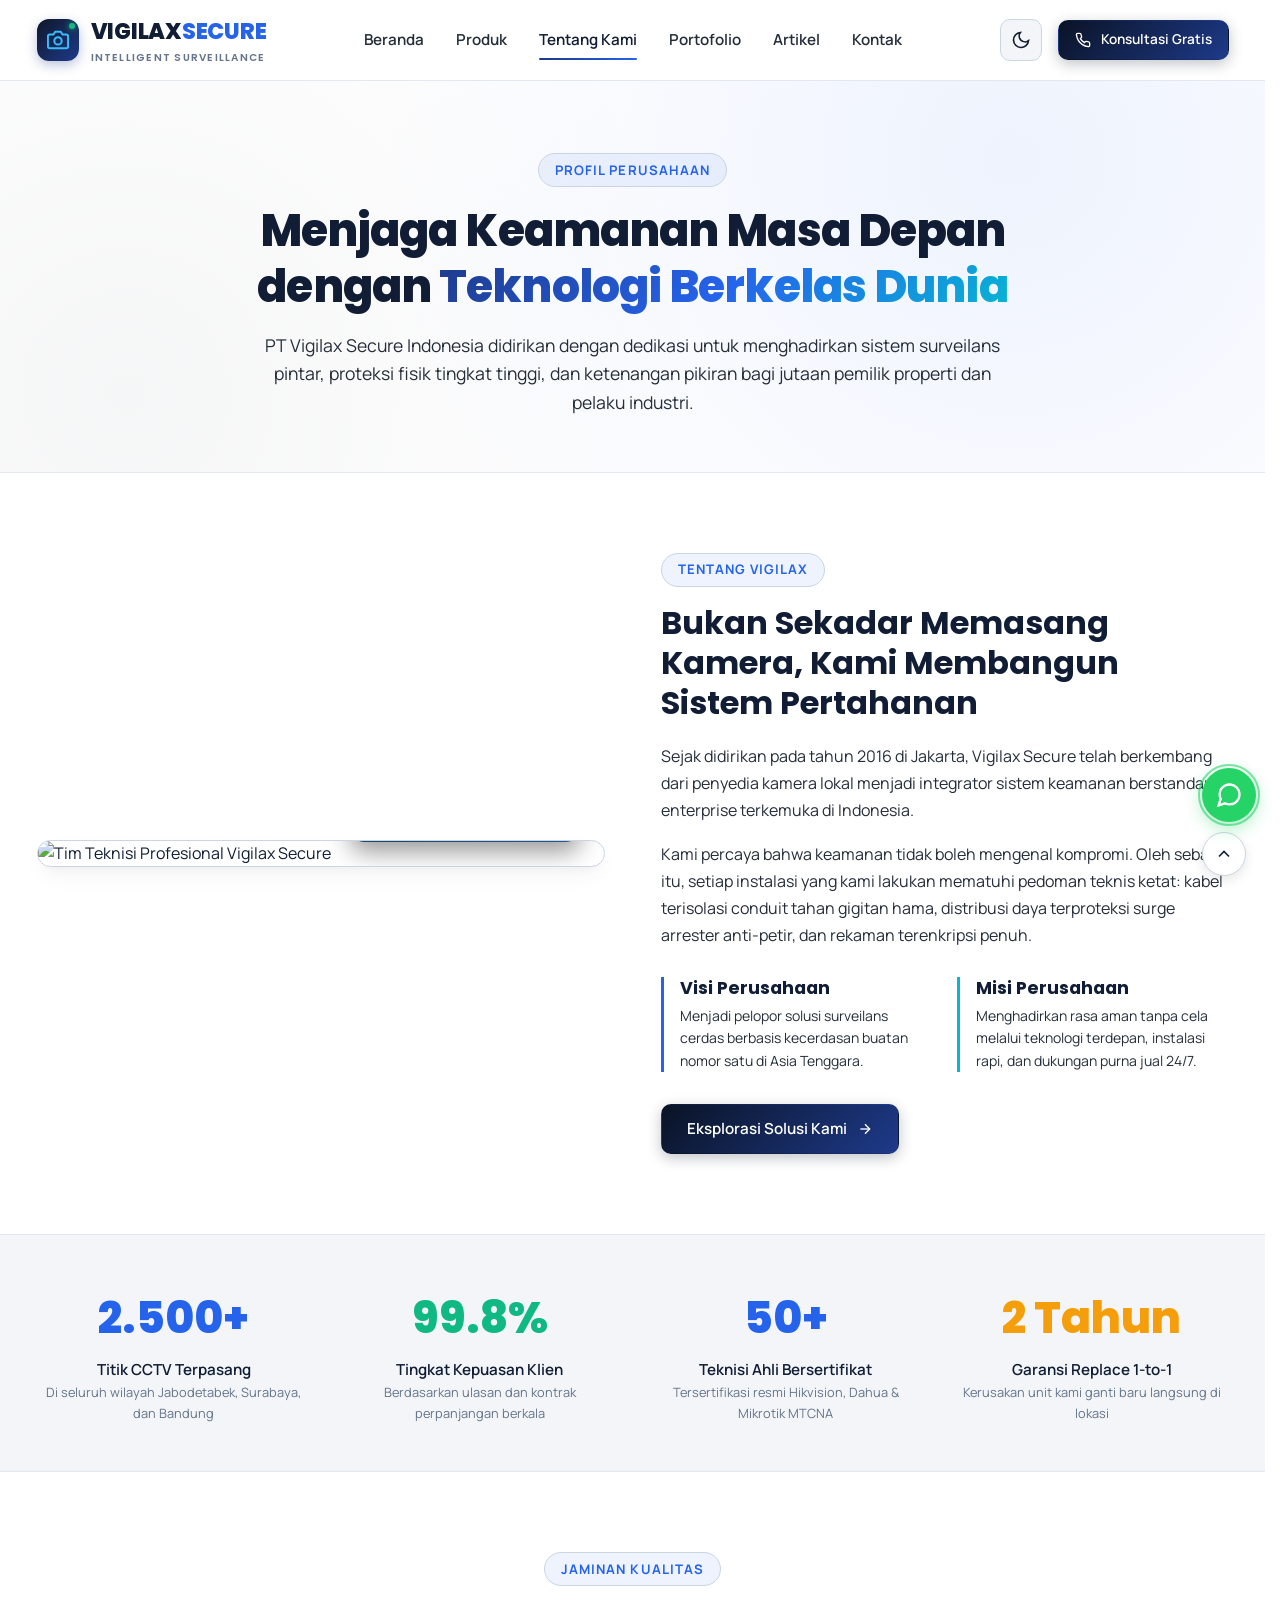
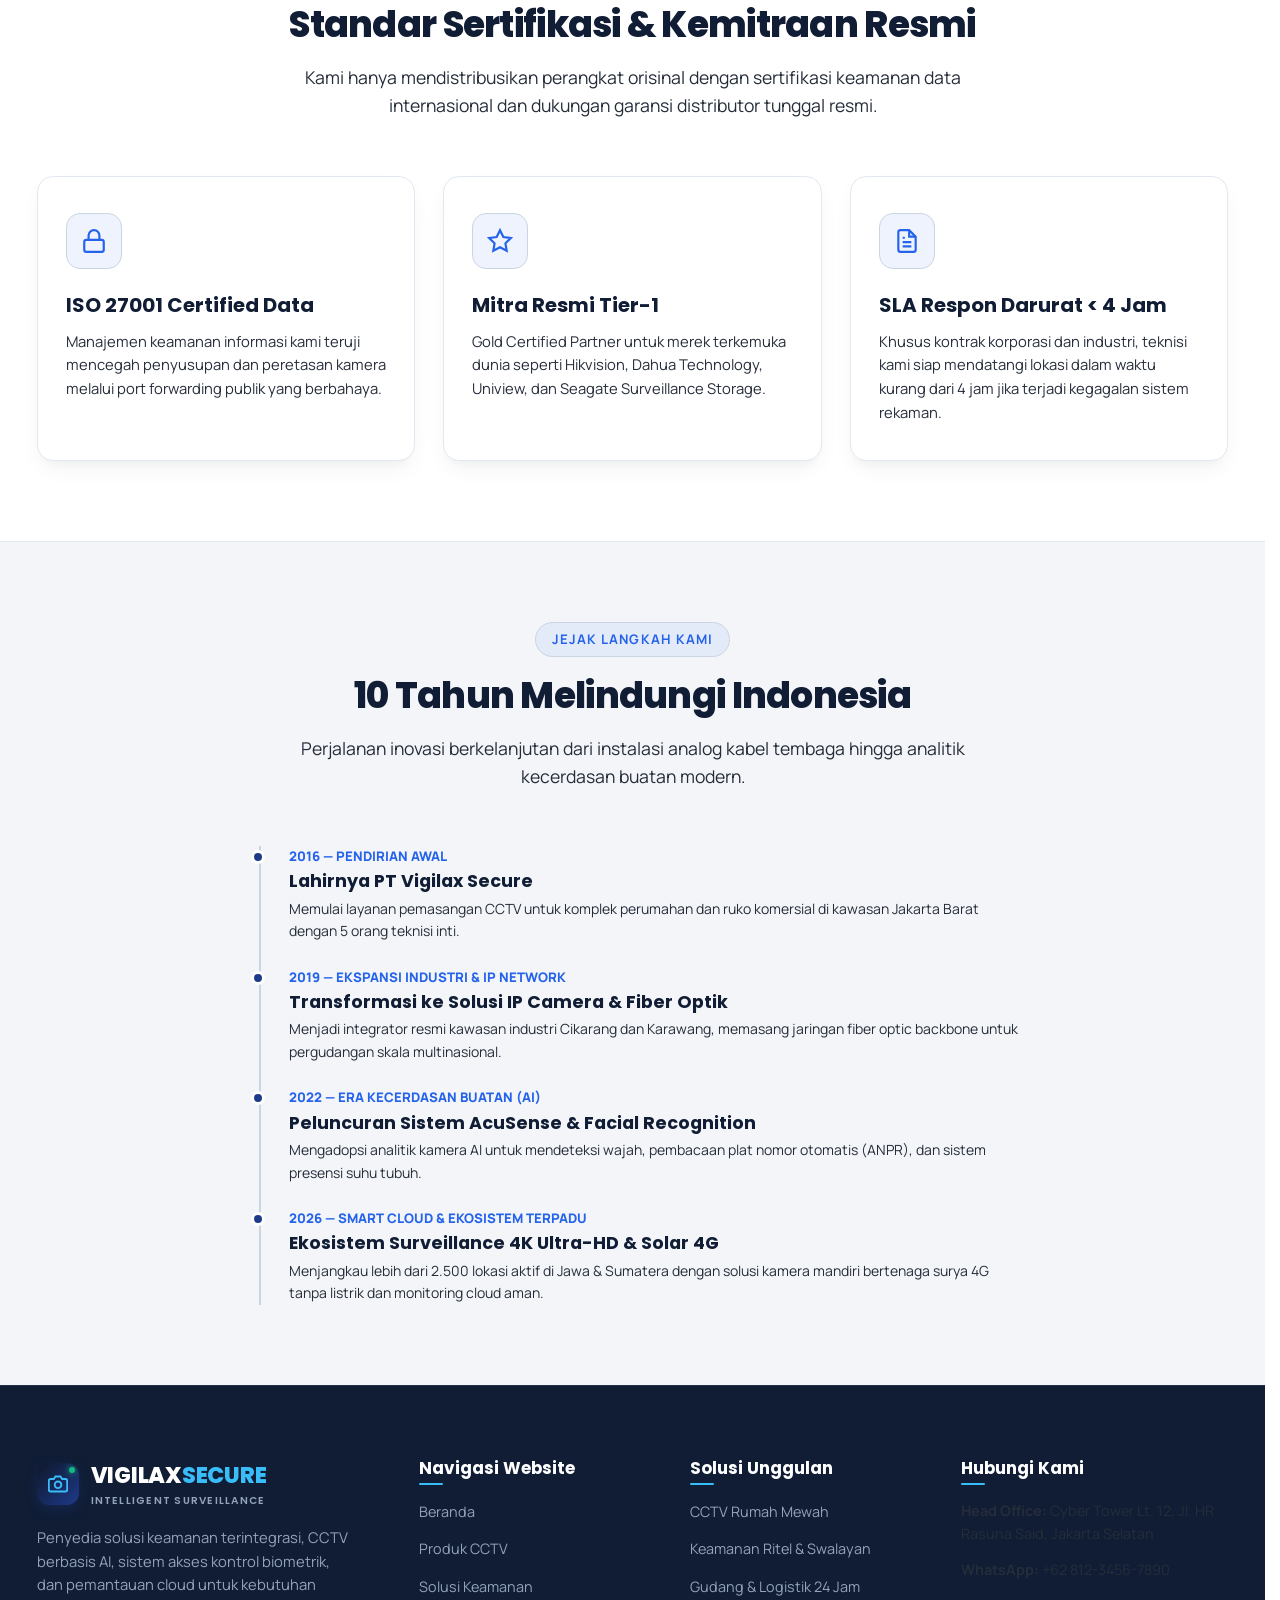
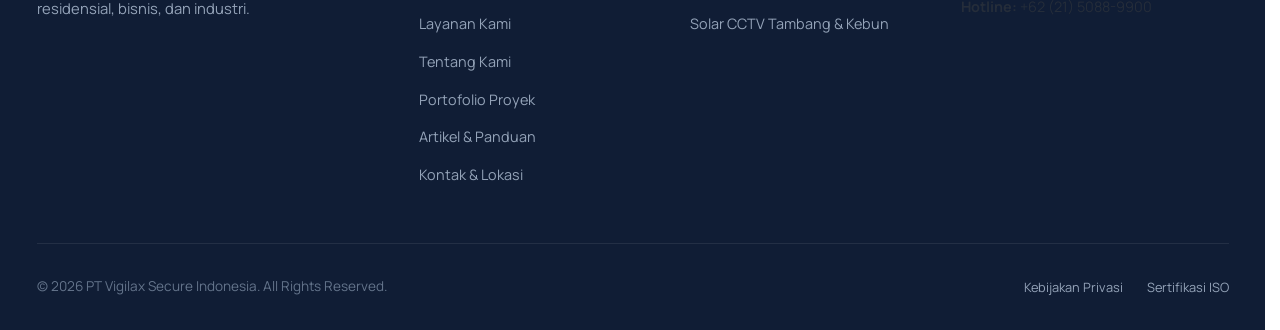
==== about.html @ 1fb5f5e1 "Initial commit Website CCTV" ====
<!DOCTYPE html>
<html lang="id">
<head>
  <meta charset="UTF-8">
  <meta name="viewport" content="width=device-width, initial-scale=1.0">
  <title>Tentang Kami | Vigilax Secure - Pengawasan & Keamanan Cerdas</title>
  <meta name="description" content="Profil PT Vigilax Secure Indonesia, spesialis instalasi CCTV berteknologi AI, solusi surveillance korporat, dan sertifikasi resmi keamanan data.">
  
  <link rel="canonical" href="https://www.vigilaxsecure.co.id/about.html">
  <link rel="stylesheet" href="css/style.css">
  <link rel="icon" type="image/svg+xml" href="data:image/svg+xml,<svg xmlns='http://www.w3.org/2000/svg' viewBox='0 0 24 24' fill='%231e3a8a'><path d='M12 2a10 10 0 1 0 10 10A10 10 0 0 0 12 2zm1 14.93V17a1 1 0 0 1-2 0v-.07A7.003 7.003 0 0 1 5.07 11H5a1 1 0 0 1 0-2h.07A7.003 7.003 0 0 1 11 3.07V3a1 1 0 0 1 2 0v.07A7.003 7.003 0 0 1 18.93 9H19a1 1 0 0 1 0 2h-.07A7.003 7.003 0 0 1 13 16.93z'/></svg>">
</head>
<body>

  <!-- ================= HEADER / NAVBAR ================= -->
  <header class="site-header">
    <div class="container header-container">
      <a href="index.html" class="brand-logo" aria-label="Beranda Vigilax Secure">
        <div class="brand-icon-box">
          <svg width="22" height="22" viewBox="0 0 24 24" fill="none" stroke="currentColor" stroke-width="2.2">
            <path d="M23 19a2 2 0 0 1-2 2H3a2 2 0 0 1-2-2V8a2 2 0 0 1 2-2h4l2-3h6l2 3h4a2 2 0 0 1 2 2z"></path>
            <circle cx="12" cy="13" r="4"></circle>
          </svg>
        </div>
        <div>
          <span class="brand-text-name">VIGILAX<span style="color: var(--blue-accent);">SECURE</span></span>
          <span class="brand-text-sub">INTELLIGENT SURVEILLANCE</span>
        </div>
      </a>

      <nav class="nav-menu">
        <a href="index.html" class="nav-link">Beranda</a>
        <a href="products.html" class="nav-link">Produk</a>
        <a href="about.html" class="nav-link active">Tentang Kami</a>
        <a href="portfolio.html" class="nav-link">Portofolio</a>
        <a href="articles.html" class="nav-link">Artikel</a>
        <a href="contact.html" class="nav-link">Kontak</a>
      </nav>

      <div class="header-actions">
        <button class="theme-toggle-btn" aria-label="Ganti Tema Terang/Gelap" title="Ganti Tema">
          <svg class="icon-sun" width="20" height="20" viewBox="0 0 24 24" fill="none" stroke="currentColor" stroke-width="2">
            <circle cx="12" cy="12" r="5"></circle>
            <line x1="12" y1="1" x2="12" y2="3"></line>
            <line x1="12" y1="21" x2="12" y2="23"></line>
            <line x1="4.22" y1="4.22" x2="5.64" y2="5.64"></line>
            <line x1="18.36" y1="18.36" x2="19.78" y2="19.78"></line>
            <line x1="1" y1="12" x2="3" y2="12"></line>
            <line x1="21" y1="12" x2="23" y2="12"></line>
            <line x1="4.22" y1="19.78" x2="5.64" y2="18.36"></line>
            <line x1="18.36" y1="5.64" x2="19.78" y2="4.22"></line>
          </svg>
          <svg class="icon-moon" width="20" height="20" viewBox="0 0 24 24" fill="none" stroke="currentColor" stroke-width="2">
            <path d="M21 12.79A9 9 0 1 1 11.21 3 7 7 0 0 0 21 12.79z"></path>
          </svg>
        </button>

        <a href="contact.html" class="btn btn-primary btn-sm">
          <svg width="16" height="16" viewBox="0 0 24 24" fill="none" stroke="currentColor" stroke-width="2">
            <path d="M22 16.92v3a2 2 0 0 1-2.18 2 19.79 19.79 0 0 1-8.63-3.07 19.5 19.5 0 0 1-6-6 19.79 19.79 0 0 1-3.07-8.67A2 2 0 0 1 4.11 2h3a2 2 0 0 1 2 1.72 12.84 12.84 0 0 0 .7 2.81 2 2 0 0 1-.45 2.11L8.09 9.91a16 16 0 0 0 6 6l1.27-1.27a2 2 0 0 1 2.11-.45 12.84 12.84 0 0 0 2.81.7A2 2 0 0 1 22 16.92z"></path>
          </svg>
          Konsultasi Gratis
        </a>

        <button class="mobile-nav-toggle" aria-label="Buka Menu Navigasi">
          <svg width="22" height="22" viewBox="0 0 24 24" fill="none" stroke="currentColor" stroke-width="2">
            <line x1="3" y1="12" x2="21" y2="12"></line>
            <line x1="3" y1="6" x2="21" y2="6"></line>
            <line x1="3" y1="18" x2="21" y2="18"></line>
          </svg>
        </button>
      </div>
    </div>
  </header>

  <!-- ================= PAGE BANNER ================= -->
  <section class="section page-banner" style="background: var(--hero-gradient);">
    <div class="container text-center page-banner-inner-sm">
      <span class="section-tag">Profil Perusahaan</span>
      <h1 class="section-title page-banner-title">
        Menjaga Keamanan Masa Depan dengan <span class="text-gradient">Teknologi Berkelas Dunia</span>
      </h1>
      <p class="section-desc">
        PT Vigilax Secure Indonesia didirikan dengan dedikasi untuk menghadirkan sistem surveilans pintar, proteksi fisik tingkat tinggi, dan ketenangan pikiran bagi jutaan pemilik properti dan pelaku industri.
      </p>
    </div>
  </section>

  <!-- ================= STORY & STATS ================= -->
  <section class="section">
    <div class="container">
      <div class="story-grid">
        <div class="story-img-card">
          <img src="https://images.unsplash.com/photo-1581092160607-ee22621dd758?auto=format&fit=crop&w=1000&q=80" alt="Tim Teknisi Profesional Vigilax Secure" class="story-img-cover" />
          <div class="story-exp-badge">
            <div class="story-exp-num">10+</div>
            <div class="story-exp-label">Tahun Dedikasi Keamanan</div>
          </div>
        </div>

        <div>
          <span class="section-tag">Tentang Vigilax</span>
          <h2 class="story-heading-sm">Bukan Sekadar Memasang Kamera, Kami Membangun Sistem Pertahanan</h2>
          <p class="story-text">
            Sejak didirikan pada tahun 2016 di Jakarta, Vigilax Secure telah berkembang dari penyedia kamera lokal menjadi integrator sistem keamanan berstandar enterprise terkemuka di Indonesia.
          </p>
          <p class="story-text-last">
            Kami percaya bahwa keamanan tidak boleh mengenal kompromi. Oleh sebab itu, setiap instalasi yang kami lakukan mematuhi pedoman teknis ketat: kabel terisolasi conduit tahan gigitan hama, distribusi daya terproteksi surge arrester anti-petir, dan rekaman terenkripsi penuh.
          </p>

          <div class="vision-mission-grid">
            <div class="vision-mission-item vision-mission-item-blue">
              <h3 class="vision-mission-title">Visi Perusahaan</h3>
              <p class="vision-mission-desc">Menjadi pelopor solusi surveilans cerdas berbasis kecerdasan buatan nomor satu di Asia Tenggara.</p>
            </div>
            <div class="vision-mission-item vision-mission-item-cyan">
              <h3 class="vision-mission-title">Misi Perusahaan</h3>
              <p class="vision-mission-desc">Menghadirkan rasa aman tanpa cela melalui teknologi terdepan, instalasi rapi, dan dukungan purna jual 24/7.</p>
            </div>
          </div>

          <a href="solutions.html" class="btn btn-primary">
            Eksplorasi Solusi Kami
            <svg width="16" height="16" viewBox="0 0 24 24" fill="none" stroke="currentColor" stroke-width="2">
              <line x1="5" y1="12" x2="19" y2="12"></line>
              <polyline points="12 5 19 12 12 19"></polyline>
            </svg>
          </a>
        </div>
      </div>
    </div>
  </section>

  <!-- ================= METRICS COUNTERS ================= -->
  <section class="section-sm metrics-section">
    <div class="container">
      <div class="metrics-grid">
        <div>
          <div class="metric-number metric-number-blue">2.500+</div>
          <div class="metric-label">Titik CCTV Terpasang</div>
          <p class="metric-desc">Di seluruh wilayah Jabodetabek, Surabaya, dan Bandung</p>
        </div>

        <div>
          <div class="metric-number metric-number-green">99.8%</div>
          <div class="metric-label">Tingkat Kepuasan Klien</div>
          <p class="metric-desc">Berdasarkan ulasan dan kontrak perpanjangan berkala</p>
        </div>

        <div>
          <div class="metric-number metric-number-blue">50+</div>
          <div class="metric-label">Teknisi Ahli Bersertifikat</div>
          <p class="metric-desc">Tersertifikasi resmi Hikvision, Dahua & Mikrotik MTCNA</p>
        </div>

        <div>
          <div class="metric-number metric-number-amber">2 Tahun</div>
          <div class="metric-label">Garansi Replace 1-to-1</div>
          <p class="metric-desc">Kerusakan unit kami ganti baru langsung di lokasi</p>
        </div>
      </div>
    </div>
  </section>

  <!-- ================= CERTIFICATIONS & QUALITY STANDARDS ================= -->
  <section class="section">
    <div class="container">
      <div class="section-title-wrap">
        <span class="section-tag">Jaminan Kualitas</span>
        <h2 class="section-title">Standar Sertifikasi & Kemitraan Resmi</h2>
        <p class="section-desc">
          Kami hanya mendistribusikan perangkat orisinal dengan sertifikasi keamanan data internasional dan dukungan garansi distributor tunggal resmi.
        </p>
      </div>

      <div class="features-grid">
        <div class="feature-card">
          <div class="feature-icon-wrapper">
            <svg width="26" height="26" viewBox="0 0 24 24" fill="none" stroke="currentColor" stroke-width="2">
              <rect x="3" y="11" width="18" height="11" rx="2" ry="2"></rect>
              <path d="M7 11V7a5 5 0 0 1 10 0v4"></path>
            </svg>
          </div>
          <h3 class="feature-title">ISO 27001 Certified Data</h3>
          <p class="feature-desc">
            Manajemen keamanan informasi kami teruji mencegah penyusupan dan peretasan kamera melalui port forwarding publik yang berbahaya.
          </p>
        </div>

        <div class="feature-card">
          <div class="feature-icon-wrapper">
            <svg width="26" height="26" viewBox="0 0 24 24" fill="none" stroke="currentColor" stroke-width="2">
              <polygon points="12 2 15.09 8.26 22 9.27 17 14.14 18.18 21.02 12 17.77 5.82 21.02 7 14.14 2 9.27 8.91 8.26 12 2"></polygon>
            </svg>
          </div>
          <h3 class="feature-title">Mitra Resmi Tier-1</h3>
          <p class="feature-desc">
            Gold Certified Partner untuk merek terkemuka dunia seperti Hikvision, Dahua Technology, Uniview, dan Seagate Surveillance Storage.
          </p>
        </div>

        <div class="feature-card">
          <div class="feature-icon-wrapper">
            <svg width="26" height="26" viewBox="0 0 24 24" fill="none" stroke="currentColor" stroke-width="2">
              <path d="M14 2H6a2 2 0 0 0-2 2v16a2 2 0 0 0 2 2h12a2 2 0 0 0 2-2V8z"></path>
              <polyline points="14 2 14 8 20 8"></polyline>
              <line x1="16" y1="13" x2="8" y2="13"></line>
              <line x1="16" y1="17" x2="8" y2="17"></line>
              <polyline points="10 9 9 9 8 9"></polyline>
            </svg>
          </div>
          <h3 class="feature-title">SLA Respon Darurat < 4 Jam</h3>
          <p class="feature-desc">
            Khusus kontrak korporasi dan industri, teknisi kami siap mendatangi lokasi dalam waktu kurang dari 4 jam jika terjadi kegagalan sistem rekaman.
          </p>
        </div>
      </div>
    </div>
  </section>

  <!-- ================= TIMELINE JOURNEY ================= -->
  <section class="section section-alt-bg">
    <div class="container container-narrow">
      <div class="section-title-wrap">
        <span class="section-tag">Jejak Langkah Kami</span>
        <h2 class="section-title">10 Tahun Melindungi Indonesia</h2>
        <p class="section-desc">Perjalanan inovasi berkelanjutan dari instalasi analog kabel tembaga hingga analitik kecerdasan buatan modern.</p>
      </div>

      <div class="timeline">
        <div class="timeline-item">
          <div class="timeline-dot"></div>
          <div class="timeline-year">2016 — Pendirian Awal</div>
          <h3 class="timeline-title">Lahirnya PT Vigilax Secure</h3>
          <p class="timeline-desc">Memulai layanan pemasangan CCTV untuk komplek perumahan dan ruko komersial di kawasan Jakarta Barat dengan 5 orang teknisi inti.</p>
        </div>

        <div class="timeline-item">
          <div class="timeline-dot"></div>
          <div class="timeline-year">2019 — Ekspansi Industri & IP Network</div>
          <h3 class="timeline-title">Transformasi ke Solusi IP Camera & Fiber Optik</h3>
          <p class="timeline-desc">Menjadi integrator resmi kawasan industri Cikarang dan Karawang, memasang jaringan fiber optic backbone untuk pergudangan skala multinasional.</p>
        </div>

        <div class="timeline-item">
          <div class="timeline-dot"></div>
          <div class="timeline-year">2022 — Era Kecerdasan Buatan (AI)</div>
          <h3 class="timeline-title">Peluncuran Sistem AcuSense & Facial Recognition</h3>
          <p class="timeline-desc">Mengadopsi analitik kamera AI untuk mendeteksi wajah, pembacaan plat nomor otomatis (ANPR), dan sistem presensi suhu tubuh.</p>
        </div>

        <div class="timeline-item">
          <div class="timeline-dot"></div>
          <div class="timeline-year">2026 — Smart Cloud & Ekosistem Terpadu</div>
          <h3 class="timeline-title">Ekosistem Surveillance 4K Ultra-HD & Solar 4G</h3>
          <p class="timeline-desc">Menjangkau lebih dari 2.500 lokasi aktif di Jawa & Sumatera dengan solusi kamera mandiri bertenaga surya 4G tanpa listrik dan monitoring cloud aman.</p>
        </div>
      </div>
    </div>
  </section>

  <!-- ================= FOOTER ================= -->
  <footer class="site-footer">
    <div class="container">
      <div class="footer-grid">
        <div>
          <a href="index.html" class="brand-logo footer-brand-link">
            <div class="brand-icon-box">
              <svg width="20" height="20" viewBox="0 0 24 24" fill="none" stroke="currentColor" stroke-width="2.2">
                <path d="M23 19a2 2 0 0 1-2 2H3a2 2 0 0 1-2-2V8a2 2 0 0 1 2-2h4l2-3h6l2 3h4a2 2 0 0 1 2 2z"></path>
                <circle cx="12" cy="13" r="4"></circle>
              </svg>
            </div>
            <div>
              <span class="brand-text-name footer-brand-name-white">VIGILAX<span class="footer-brand-accent">SECURE</span></span>
              <span class="brand-text-sub footer-brand-sub-muted">INTELLIGENT SURVEILLANCE</span>
            </div>
          </a>
          <p class="footer-col-desc">
            Penyedia solusi keamanan terintegrasi, CCTV berbasis AI, sistem akses kontrol biometrik, dan pemantauan cloud untuk kebutuhan residensial, bisnis, dan industri.
          </p>
        </div>

        <div>
          <h4 class="footer-col-title">Navigasi Website</h4>
          <ul class="footer-links">
            <li><a href="index.html" class="footer-link">Beranda</a></li>
            <li><a href="products.html" class="footer-link">Produk CCTV</a></li>
            <li><a href="solutions.html" class="footer-link">Solusi Keamanan</a></li>
            <li><a href="services.html" class="footer-link">Layanan Kami</a></li>
            <li><a href="about.html" class="footer-link">Tentang Kami</a></li>
            <li><a href="portfolio.html" class="footer-link">Portofolio Proyek</a></li>
            <li><a href="articles.html" class="footer-link">Artikel & Panduan</a></li>
            <li><a href="contact.html" class="footer-link">Kontak & Lokasi</a></li>
          </ul>
        </div>

        <div>
          <h4 class="footer-col-title">Solusi Unggulan</h4>
          <ul class="footer-links">
            <li><a href="solutions.html" class="footer-link">CCTV Rumah Mewah</a></li>
            <li><a href="solutions.html" class="footer-link">Keamanan Ritel & Swalayan</a></li>
            <li><a href="solutions.html" class="footer-link">Gudang & Logistik 24 Jam</a></li>
            <li><a href="solutions.html" class="footer-link">Solar CCTV Tambang & Kebun</a></li>
          </ul>
        </div>

        <div>
          <h4 class="footer-col-title">Hubungi Kami</h4>
          <div class="footer-contact-list">
            <p><strong>Head Office:</strong> Cyber Tower Lt. 12, Jl. HR Rasuna Said, Jakarta Selatan</p>
            <p><strong>WhatsApp:</strong> +62 812-3456-7890</p>
            <p><strong>Hotline:</strong> +62 (21) 5088-9900</p>
          </div>
        </div>
      </div>

      <div class="footer-bottom">
        <div>&copy; 2026 PT Vigilax Secure Indonesia. All Rights Reserved.</div>
        <div class="footer-bottom-links">
          <a href="#" class="footer-link footer-bottom-link">Kebijakan Privasi</a>
          <a href="#" class="footer-link footer-bottom-link">Sertifikasi ISO</a>
        </div>
      </div>
    </div>
  </footer>

  <!-- Floating WhatsApp -->
  <div class="floating-actions">
    <a href="https://wa.me/6281234567890?text=Halo%20Vigilax%20Secure,%20saya%20ingin%20tanya%20profil%20dan%20layanan" target="_blank" rel="noopener noreferrer" class="float-wa-btn" aria-label="Chat WhatsApp Langsung">
      <svg width="28" height="28" viewBox="0 0 24 24" fill="none" stroke="currentColor" stroke-width="2">
        <path d="M21 11.5a8.38 8.38 0 0 1-.9 3.8 8.5 8.5 0 0 1-7.6 4.7 8.38 8.38 0 0 1-3.8-.9L3 21l1.9-5.7a8.38 8.38 0 0 1-.9-3.8 8.5 8.5 0 0 1 4.7-7.6 8.38 8.38 0 0 1 3.8-.9h.5a8.48 8.48 0 0 1 8 8v.5z"/>
      </svg>
    </a>
    <button class="back-to-top-btn" aria-label="Kembali ke Atas">
      <svg width="20" height="20" viewBox="0 0 24 24" fill="none" stroke="currentColor" stroke-width="2">
        <polyline points="18 15 12 9 6 15"></polyline>
      </svg>
    </button>
  </div>

  <script src="js/main.js"></script>
</body>
</html>
---- css/style.css ----
/* ==========================================================================
   VIGILAX SECURE - CCTV & SURVEILLANCE SOLUTIONS
   Modern, Elegant Navy Blue & White Design System
   Fonts: Poppins (Headings) & Manrope (Body)
   ========================================================================== */

@import url('https://fonts.googleapis.com/css2?family=Manrope:wght@300;400;500;600;700;800&family=Poppins:wght@400;500;600;700;800;900&display=swap');

/* --- CSS Variables & Theme Tokens --- */
:root {
  /* Common Palette - Reference PDF */
  --pdf-navy: #101D35;
  --pdf-blue: #2563EB;
  --pdf-white: #FFFFFF;
  --pdf-gray-light: #F3F5F8;
  --pdf-gray-dark: #252D3A;

  --navy-950: #0B132B;
  --navy-900: #101D35;
  --navy-850: #162544;
  --navy-800: #1E335C;
  --navy-700: #253F70;
  --blue-primary: #101D35;
  --blue-accent: #2563EB;
  --blue-vibrant: #3B82F6;
  --cyan-accent: #06B6D4;
  --cyan-glow: #38BDF8;
  --white: #FFFFFF;
  --success: #10B981;
  --danger: #EF4444;
  --warning: #F59E0B;

  /* Typography */
  --font-heading: 'Poppins', -apple-system, BlinkMacSystemFont, 'Segoe UI', Roboto, sans-serif;
  --font-body: 'Manrope', -apple-system, BlinkMacSystemFont, 'Segoe UI', Roboto, sans-serif;

  /* Transitions */
  --transition-fast: 0.15s ease;
  --transition-normal: 0.25s cubic-bezier(0.4, 0, 0.2, 1);
  --transition-slow: 0.4s cubic-bezier(0.4, 0, 0.2, 1);
}

/* Light Mode (Default) - PDF Spec: Navy #101D35, Blue #2563EB, White #FFFFFF, Gray #F3F5F8 */
body[data-theme="light"], :root:not([data-theme="dark"]) {
  --bg-body: #FFFFFF;
  --bg-surface: #FFFFFF;
  --bg-surface-alt: #F3F5F8;
  --bg-card: #FFFFFF;
  --bg-card-hover: #F8FAFC;
  --bg-header: rgba(255, 255, 255, 0.94);
  --bg-footer: #101D35;

  --text-primary: #101D35;
  --text-secondary: #252D3A;
  --text-muted: #64748B;
  --text-light: #FFFFFF;

  --border-subtle: #E2E8F0;
  --border-medium: #CBD5E1;
  --border-focus: #2563EB;

  --card-shadow: 0 10px 25px -5px rgba(16, 29, 53, 0.06), 0 8px 10px -6px rgba(16, 29, 53, 0.04);
  --card-shadow-hover: 0 20px 35px -5px rgba(16, 29, 53, 0.12), 0 10px 15px -5px rgba(37, 99, 235, 0.1);
  --glow-shadow: 0 0 25px rgba(37, 99, 235, 0.18);

  --badge-bg: rgba(37, 99, 235, 0.08);
  --badge-text: #2563EB;
  --hero-gradient: radial-gradient(circle at 80% 20%, rgba(37, 99, 235, 0.08) 0%, transparent 60%),
                       radial-gradient(circle at 10% 80%, rgba(16, 29, 53, 0.04) 0%, transparent 50%),
                       #FFFFFF;
  --cam-frame-bg: #101D35;
}

/* Dark Mode - Deep Obsidian Navy & Tech Cyan / White */
body[data-theme="dark"] {
  --bg-body: #0B132B;
  --bg-surface: #101D35;
  --bg-surface-alt: #162544;
  --bg-card: #101D35;
  --bg-card-hover: #162544;
  --bg-header: rgba(16, 29, 53, 0.92);
  --bg-footer: #070D1D;

  --text-primary: #F8FAFC;
  --text-secondary: #94A3B8;
  --text-muted: #64748B;
  --text-light: #FFFFFF;

  --border-subtle: rgba(255, 255, 255, 0.08);
  --border-medium: rgba(255, 255, 255, 0.15);
  --border-focus: #38BDF8;

  --card-shadow: 0 10px 30px -5px rgba(0, 0, 0, 0.5);
  --card-shadow-hover: 0 20px 40px -5px rgba(0, 0, 0, 0.7), 0 0 20px rgba(56, 189, 248, 0.15);
  --glow-shadow: 0 0 35px rgba(56, 189, 248, 0.25);

  --badge-bg: rgba(56, 189, 248, 0.12);
  --badge-text: #38BDF8;
  --hero-gradient: radial-gradient(circle at 80% 20%, rgba(30, 51, 92, 0.35) 0%, transparent 60%),
                       radial-gradient(circle at 20% 80%, rgba(37, 99, 235, 0.15) 0%, transparent 50%),
                       #0B132B;
  --cam-frame-bg: #070D1D;
}

/* --- Base & Reset --- */
*, *::before, *::after {
  box-sizing: border-box;
  margin: 0;
  padding: 0;
}

html {
  scroll-behavior: smooth;
  font-size: 16px;
  /* Mencegah navbar "bergeser" saat pindah halaman: selalu menyediakan ruang
     scrollbar vertikal walau konten halaman pendek dan belum butuh scroll */
  scrollbar-gutter: stable;
  overflow-y: scroll;
}

body {
  font-family: var(--font-body);
  background-color: var(--bg-body);
  color: var(--text-primary);
  line-height: 1.6;
  transition: background-color var(--transition-normal), color var(--transition-normal);
  overflow-x: hidden;
  -webkit-font-smoothing: antialiased;
}

h1, h2, h3, h4, h5, h6 {
  font-family: var(--font-heading);
  color: var(--text-primary);
  font-weight: 700;
  line-height: 1.25;
}

p {
  color: var(--text-secondary);
}

a {
  text-decoration: none;
  color: inherit;
  transition: color var(--transition-fast);
}

img {
  max-width: 100%;
  height: auto;
  display: block;
}

button, input, select, textarea {
  font-family: inherit;
}

ul {
  list-style: none;
}

/* --- Container & Layout --- */
.container {
  width: 100%;
  max-width: 1240px;
  margin-left: auto;
  margin-right: auto;
  padding-left: 1.5rem;
  padding-right: 1.5rem;
}

.section {
  padding: 5rem 0;
}

.section-sm {
  padding: 3rem 0;
}

.section-title-wrap {
  text-align: center;
  max-width: 720px;
  margin: 0 auto 3.5rem auto;
}

.section-tag {
  display: inline-flex;
  align-items: center;
  gap: 0.5rem;
  padding: 0.35rem 1rem;
  background: var(--badge-bg);
  color: var(--badge-text);
  font-size: 0.825rem;
  font-weight: 700;
  letter-spacing: 0.08em;
  text-transform: uppercase;
  border-radius: 9999px;
  margin-bottom: 1rem;
  border: 1px solid var(--border-medium);
}

.section-title {
  font-size: 2.25rem;
  font-weight: 800;
  letter-spacing: -0.02em;
  margin-bottom: 1rem;
}

.section-desc {
  font-size: 1.1rem;
  color: var(--text-secondary);
}

/* Highlight accent text */
.text-gradient {
  background: linear-gradient(135deg, #1e3a8a 0%, #2563eb 50%, #06b6d4 100%);
  -webkit-background-clip: text;
  -webkit-text-fill-color: transparent;
}

body[data-theme="dark"] .text-gradient {
  background: linear-gradient(135deg, #38bdf8 0%, #60a5fa 50%, #93c5fd 100%);
  -webkit-background-clip: text;
  -webkit-text-fill-color: transparent;
}

/* --- Navbar / Header --- */
.site-header {
  position: sticky;
  top: 0;
  z-index: 1000;
  background-color: var(--bg-header);
  backdrop-filter: blur(14px);
  -webkit-backdrop-filter: blur(14px);
  border-bottom: 1px solid var(--border-subtle);
  transition: all var(--transition-normal);
}

.header-container {
  display: flex;
  align-items: center;
  justify-content: space-between;
  height: 80px;
}

/* Brand Logo */
.brand-logo {
  display: flex;
  align-items: center;
  gap: 0.75rem;
  font-family: var(--font-heading);
  font-weight: 800;
  font-size: 1.4rem;
  letter-spacing: -0.01em;
}

.brand-icon-box {
  width: 42px;
  height: 42px;
  border-radius: 12px;
  background: linear-gradient(135deg, #0f172a 0%, #1e3a8a 100%);
  display: flex;
  align-items: center;
  justify-content: center;
  color: #38bdf8;
  box-shadow: 0 4px 12px rgba(30, 58, 138, 0.3);
  position: relative;
  overflow: hidden;
}

body[data-theme="dark"] .brand-icon-box {
  background: linear-gradient(135deg, #1e3a8a 0%, #2563eb 100%);
  color: #ffffff;
  box-shadow: 0 0 15px rgba(56, 189, 248, 0.4);
}

.brand-icon-box::after {
  content: '';
  position: absolute;
  top: 4px;
  right: 4px;
  width: 6px;
  height: 6px;
  background-color: var(--success);
  border-radius: 50%;
  box-shadow: 0 0 6px var(--success);
  animation: pulse-dot 2s infinite;
}

.brand-text-name {
  color: var(--text-primary);
}

.brand-text-sub {
  display: block;
  font-size: 0.65rem;
  font-weight: 600;
  color: var(--text-muted);
  letter-spacing: 0.12em;
  text-transform: uppercase;
}

/* Nav Menu Links */
.nav-menu {
  display: flex;
  align-items: center;
  gap: 2rem;
}

.nav-link {
  font-weight: 600;
  font-size: 0.95rem;
  color: var(--text-secondary);
  position: relative;
  padding: 0.5rem 0;
  transition: color var(--transition-fast);
}

.nav-link:hover {
  color: var(--blue-accent);
}

.nav-link.active {
  color: var(--text-primary);
}

.nav-link.active::after {
  content: '';
  position: absolute;
  bottom: 0;
  left: 0;
  width: 100%;
  height: 2.5px;
  background: linear-gradient(90deg, #1e3a8a, #2563eb);
  border-radius: 4px;
}

body[data-theme="dark"] .nav-link.active::after {
  background: linear-gradient(90deg, #38bdf8, #60a5fa);
  box-shadow: 0 0 8px rgba(56, 189, 248, 0.5);
}

/* Header Action Controls */
.header-actions {
  display: flex;
  align-items: center;
  gap: 1rem;
}

/* Theme Toggle Button */
.theme-toggle-btn {
  background: var(--bg-surface-alt);
  border: 1px solid var(--border-medium);
  width: 42px;
  height: 42px;
  border-radius: 10px;
  display: flex;
  align-items: center;
  justify-content: center;
  cursor: pointer;
  color: var(--text-primary);
  transition: all var(--transition-fast);
  position: relative;
}

.theme-toggle-btn:hover {
  border-color: var(--blue-accent);
  transform: translateY(-1px);
}

.theme-toggle-btn .icon-sun {
  display: none;
}
.theme-toggle-btn .icon-moon {
  display: block;
}

body[data-theme="dark"] .theme-toggle-btn .icon-sun {
  display: block;
  color: #fbbf24;
}
body[data-theme="dark"] .theme-toggle-btn .icon-moon {
  display: none;
}

/* Hamburger toggle for mobile */
.mobile-nav-toggle {
  display: none;
  background: var(--bg-surface-alt);
  border: 1px solid var(--border-medium);
  width: 42px;
  height: 42px;
  border-radius: 10px;
  align-items: center;
  justify-content: center;
  cursor: pointer;
  color: var(--text-primary);
}

/* --- Buttons --- */
.btn {
  display: inline-flex;
  align-items: center;
  justify-content: center;
  gap: 0.6rem;
  font-family: var(--font-body);
  font-weight: 600;
  font-size: 0.95rem;
  padding: 0.75rem 1.6rem;
  border-radius: 10px;
  cursor: pointer;
  transition: all var(--transition-normal);
  border: 1px solid transparent;
  white-space: nowrap;
}

.btn-primary {
  background: linear-gradient(135deg, #0a1325 0%, #1e3a8a 100%);
  color: #ffffff;
  box-shadow: 0 4px 14px rgba(10, 19, 37, 0.25);
}

.btn-primary:hover {
  background: linear-gradient(135deg, #0d1a33 0%, #2563eb 100%);
  box-shadow: 0 6px 20px rgba(37, 99, 235, 0.35);
  transform: translateY(-2px);
  color: #ffffff;
}

body[data-theme="dark"] .btn-primary {
  background: linear-gradient(135deg, #1e3a8a 0%, #2563eb 100%);
  box-shadow: 0 4px 15px rgba(37, 99, 235, 0.35);
}

body[data-theme="dark"] .btn-primary:hover {
  background: linear-gradient(135deg, #2563eb 0%, #38bdf8 100%);
  box-shadow: 0 0 25px rgba(56, 189, 248, 0.5);
}

.btn-secondary {
  background-color: var(--bg-surface);
  color: var(--text-primary);
  border-color: var(--border-medium);
  box-shadow: 0 2px 6px rgba(0,0,0,0.04);
}

.btn-secondary:hover {
  background-color: var(--bg-surface-alt);
  border-color: var(--text-secondary);
  transform: translateY(-2px);
}

.btn-outline-navy {
  background: transparent;
  color: #1e3a8a;
  border-color: #1e3a8a;
}

.btn-outline-navy:hover {
  background-color: #1e3a8a;
  color: #ffffff;
}

body[data-theme="dark"] .btn-outline-navy {
  color: #38bdf8;
  border-color: #38bdf8;
}

body[data-theme="dark"] .btn-outline-navy:hover {
  background-color: #38bdf8;
  color: #060b14;
}

.btn-sm {
  padding: 0.5rem 1rem;
  font-size: 0.85rem;
}

.btn-lg {
  padding: 0.95rem 2rem;
  font-size: 1.05rem;
}

/* --- Hero Section --- */
.hero-section {
  position: relative;
  background: var(--hero-gradient);
  padding: 5.5rem 0 6rem 0;
  overflow: hidden;
  border-bottom: 1px solid var(--border-subtle);
}

.hero-grid {
  display: grid;
  grid-template-columns: 1.15fr 0.85fr;
  gap: 3.5rem;
  align-items: center;
}

.hero-content {
  position: relative;
  z-index: 2;
}

.hero-badge {
  display: inline-flex;
  align-items: center;
  gap: 0.6rem;
  padding: 0.4rem 1rem;
  background: var(--badge-bg);
  border: 1px solid var(--border-medium);
  border-radius: 9999px;
  font-size: 0.85rem;
  font-weight: 600;
  color: var(--badge-text);
  margin-bottom: 1.5rem;
}

.pulse-indicator {
  width: 8px;
  height: 8px;
  border-radius: 50%;
  background-color: var(--success);
  box-shadow: 0 0 8px var(--success);
  animation: pulse-dot 1.5s infinite;
}

.hero-title {
  font-size: 3.25rem;
  line-height: 1.15;
  margin-bottom: 1.5rem;
  font-weight: 800;
  letter-spacing: -0.025em;
}

.hero-desc {
  font-size: 1.15rem;
  line-height: 1.7;
  color: var(--text-secondary);
  margin-bottom: 2.25rem;
  max-width: 560px;
}

.hero-cta-group {
  display: flex;
  flex-wrap: wrap;
  align-items: center;
  gap: 1rem;
  margin-bottom: 2.5rem;
}

.hero-trust-row {
  display: flex;
  align-items: center;
  gap: 2rem;
  padding-top: 1.5rem;
  border-top: 1px solid var(--border-subtle);
}

.trust-item {
  display: flex;
  align-items: center;
  gap: 0.6rem;
  font-size: 0.875rem;
  font-weight: 600;
  color: var(--text-secondary);
}

.trust-item i, .trust-item svg {
  color: var(--blue-accent);
}

body[data-theme="dark"] .trust-item i,
body[data-theme="dark"] .trust-item svg {
  color: var(--cyan-glow);
}

/* --- Interactive CCTV Live Viewfinder Monitor --- */
.cctv-monitor-wrapper {
  position: relative;
  background-color: var(--cam-frame-bg);
  border: 2px solid #1e3a8a;
  border-radius: 18px;
  overflow: hidden;
  box-shadow: 0 25px 50px -12px rgba(10, 19, 37, 0.35), 0 0 30px rgba(37, 99, 235, 0.2);
}

body[data-theme="dark"] .cctv-monitor-wrapper {
  border-color: #2563eb;
  box-shadow: 0 25px 60px -10px rgba(0, 0, 0, 0.8), 0 0 35px rgba(56, 189, 248, 0.25);
}

.cctv-screen {
  position: relative;
  aspect-ratio: 16 / 10;
  background: #000000;
  overflow: hidden;
}

.cctv-feed-img {
  width: 100%;
  height: 100%;
  object-fit: cover;
  filter: contrast(1.05) saturate(1.1);
  transition: filter 0.3s ease;
}

.cctv-feed-img.night-mode {
  filter: grayscale(100%) contrast(1.4) brightness(0.9);
}

/* Viewfinder HUD Overlays */
.cctv-hud-top {
  position: absolute;
  top: 14px;
  left: 16px;
  right: 16px;
  display: flex;
  justify-content: space-between;
  align-items: center;
  z-index: 10;
  font-family: 'Courier New', Courier, monospace;
  font-size: 0.8rem;
  font-weight: 700;
  color: #ffffff;
  text-shadow: 0 1px 3px rgba(0,0,0,0.8);
}

.cctv-rec-badge {
  display: inline-flex;
  align-items: center;
  gap: 6px;
  background: rgba(0, 0, 0, 0.6);
  backdrop-filter: blur(4px);
  padding: 3px 8px;
  border-radius: 4px;
  border: 1px solid rgba(239, 68, 68, 0.4);
  color: #ef4444;
}

.rec-blink {
  width: 9px;
  height: 9px;
  background-color: #ef4444;
  border-radius: 50%;
  animation: pulse-dot 1s infinite;
}

.cctv-cam-select-pill {
  background: rgba(10, 25, 47, 0.75);
  backdrop-filter: blur(4px);
  padding: 3px 10px;
  border-radius: 4px;
  border: 1px solid rgba(56, 189, 248, 0.3);
  color: #38bdf8;
  font-weight: 700;
  letter-spacing: 0.05em;
}

.cctv-hud-center {
  position: absolute;
  top: 50%;
  left: 50%;
  transform: translate(-50%, -50%);
  width: 65%;
  height: 60%;
  pointer-events: none;
  z-index: 8;
}

/* Corner Viewfinder brackets */
.bracket-tl, .bracket-tr, .bracket-bl, .bracket-br {
  position: absolute;
  width: 20px;
  height: 20px;
  border-color: rgba(56, 189, 248, 0.7);
  pointer-events: none;
}
.bracket-tl { top: 0; left: 0; border-top: 2px solid; border-left: 2px solid; }
.bracket-tr { top: 0; right: 0; border-top: 2px solid; border-right: 2px solid; }
.bracket-bl { bottom: 0; left: 0; border-bottom: 2px solid; border-left: 2px solid; }
.bracket-br { bottom: 0; right: 0; border-bottom: 2px solid; border-right: 2px solid; }

/* AI Motion Tracking Target Box */
.ai-target-box {
  position: absolute;
  top: 32%;
  left: 36%;
  width: 120px;
  height: 130px;
  border: 1.5px solid #10b981;
  background: rgba(16, 185, 129, 0.08);
  border-radius: 4px;
  animation: scan-float 6s ease-in-out infinite;
  display: flex;
  flex-direction: column;
  justify-content: flex-start;
  padding: 4px;
}

.ai-tag-label {
  align-self: flex-start;
  background: #10b981;
  color: #060b14;
  font-size: 0.65rem;
  font-weight: 800;
  padding: 1px 4px;
  border-radius: 2px;
  text-transform: uppercase;
  letter-spacing: 0.05em;
  font-family: monospace;
}

.cctv-hud-bottom {
  position: absolute;
  bottom: 12px;
  left: 16px;
  right: 16px;
  display: flex;
  justify-content: space-between;
  align-items: center;
  z-index: 10;
  font-family: monospace;
  font-size: 0.75rem;
  color: #e2e8f0;
  text-shadow: 0 1px 3px rgba(0,0,0,0.8);
}

.cctv-live-clock {
  background: rgba(0,0,0,0.6);
  padding: 3px 8px;
  border-radius: 4px;
  border: 1px solid rgba(255,255,255,0.1);
}

/* Control Bar underneath camera monitor */
.cctv-control-bar {
  padding: 0.85rem 1.25rem;
  background: #091222;
  border-top: 1px solid rgba(255, 255, 255, 0.08);
  display: flex;
  align-items: center;
  justify-content: space-between;
  gap: 0.75rem;
}

.cam-selector-tabs {
  display: flex;
  gap: 0.5rem;
}

.cam-btn {
  background: rgba(255, 255, 255, 0.06);
  border: 1px solid rgba(255, 255, 255, 0.12);
  color: #94a3b8;
  font-size: 0.75rem;
  font-weight: 600;
  padding: 0.35rem 0.75rem;
  border-radius: 6px;
  cursor: pointer;
  transition: all var(--transition-fast);
}

.cam-btn:hover {
  color: #ffffff;
  background: rgba(255, 255, 255, 0.12);
}

.cam-btn.active {
  background: #1e3a8a;
  color: #ffffff;
  border-color: #38bdf8;
  box-shadow: 0 0 10px rgba(56, 189, 248, 0.3);
}

.cam-tool-btn {
  background: rgba(255, 255, 255, 0.06);
  border: 1px solid rgba(255, 255, 255, 0.12);
  color: #cbd5e1;
  font-size: 0.75rem;
  font-weight: 600;
  padding: 0.35rem 0.75rem;
  border-radius: 6px;
  cursor: pointer;
  display: inline-flex;
  align-items: center;
  gap: 0.4rem;
  transition: all var(--transition-fast);
}

.cam-tool-btn:hover {
  background: rgba(56, 189, 248, 0.2);
  color: #38bdf8;
  border-color: #38bdf8;
}

.cam-tool-btn.active {
  background: #059669;
  color: #ffffff;
  border-color: #10b981;
}

/* --- Features / Value Grid --- */
.features-grid {
  display: grid;
  grid-template-columns: repeat(auto-fit, minmax(260px, 1fr));
  gap: 1.75rem;
}

.feature-card {
  background: var(--bg-card);
  border: 1px solid var(--border-subtle);
  border-radius: 16px;
  padding: 2.25rem 1.75rem;
  transition: all var(--transition-normal);
  position: relative;
  box-shadow: var(--card-shadow);
  overflow: hidden;
}

.feature-card::before {
  content: '';
  position: absolute;
  top: 0;
  left: 0;
  width: 100%;
  height: 3px;
  background: linear-gradient(90deg, #1e3a8a, #2563eb);
  opacity: 0;
  transition: opacity var(--transition-normal);
}

.feature-card:hover {
  transform: translateY(-6px);
  box-shadow: var(--card-shadow-hover);
  border-color: var(--border-medium);
}

.feature-card:hover::before {
  opacity: 1;
}

.feature-icon-wrapper {
  width: 56px;
  height: 56px;
  border-radius: 14px;
  background: var(--badge-bg);
  border: 1px solid var(--border-medium);
  display: flex;
  align-items: center;
  justify-content: center;
  color: var(--blue-accent);
  margin-bottom: 1.5rem;
  font-size: 1.5rem;
  transition: transform var(--transition-normal);
}

body[data-theme="dark"] .feature-icon-wrapper {
  color: var(--cyan-glow);
}

.feature-card:hover .feature-icon-wrapper {
  transform: scale(1.08) rotate(3deg);
}

.feature-title {
  font-size: 1.25rem;
  font-weight: 700;
  margin-bottom: 0.75rem;
}

.feature-desc {
  font-size: 0.925rem;
  line-height: 1.6;
  color: var(--text-secondary);
}

/* --- Product Cards & Grid --- */
.product-filters {
  display: flex;
  flex-wrap: wrap;
  justify-content: center;
  gap: 0.6rem;
  margin-bottom: 2.5rem;
}

.filter-btn {
  background: var(--bg-surface);
  border: 1px solid var(--border-medium);
  color: var(--text-secondary);
  font-weight: 600;
  font-size: 0.875rem;
  padding: 0.55rem 1.25rem;
  border-radius: 9999px;
  cursor: pointer;
  transition: all var(--transition-fast);
}

.filter-btn:hover {
  color: var(--text-primary);
  border-color: var(--blue-accent);
}

.filter-btn.active {
  background: #1e3a8a;
  border-color: #1e3a8a;
  color: #ffffff;
  box-shadow: 0 4px 12px rgba(30, 58, 138, 0.25);
}

body[data-theme="dark"] .filter-btn.active {
  background: #2563eb;
  border-color: #38bdf8;
  color: #ffffff;
  box-shadow: 0 0 15px rgba(56, 189, 248, 0.35);
}

.product-grid {
  display: grid;
  grid-template-columns: repeat(auto-fill, minmax(290px, 1fr));
  gap: 2rem;
}

.product-card {
  background: var(--bg-card);
  border: 1px solid var(--border-subtle);
  border-radius: 16px;
  overflow: hidden;
  box-shadow: var(--card-shadow);
  transition: all var(--transition-normal);
  display: flex;
  flex-direction: column;
}

.product-card:hover {
  transform: translateY(-6px);
  box-shadow: var(--card-shadow-hover);
  border-color: var(--border-medium);
}

.product-image-box {
  position: relative;
  background: var(--bg-surface-alt);
  padding: 1.75rem;
  display: flex;
  align-items: center;
  justify-content: center;
  aspect-ratio: 4 / 3;
  overflow: hidden;
}

.product-image-box img {
  max-height: 100%;
  object-fit: contain;
  transition: transform var(--transition-slow);
}

.product-card:hover .product-image-box img {
  transform: scale(1.08);
}

.product-badge-overlay {
  position: absolute;
  top: 12px;
  left: 12px;
  background: rgba(10, 19, 37, 0.85);
  backdrop-filter: blur(4px);
  color: #38bdf8;
  border: 1px solid rgba(56, 189, 248, 0.3);
  font-size: 0.725rem;
  font-weight: 700;
  padding: 0.25rem 0.6rem;
  border-radius: 6px;
  text-transform: uppercase;
  letter-spacing: 0.05em;
}

.product-res-tag {
  position: absolute;
  top: 12px;
  right: 12px;
  background: #1e3a8a;
  color: #ffffff;
  font-size: 0.725rem;
  font-weight: 800;
  padding: 0.25rem 0.6rem;
  border-radius: 6px;
}

.product-body {
  padding: 1.5rem;
  display: flex;
  flex-direction: column;
  flex-grow: 1;
}

.product-category {
  font-size: 0.8rem;
  font-weight: 600;
  color: var(--blue-accent);
  text-transform: uppercase;
  letter-spacing: 0.05em;
  margin-bottom: 0.35rem;
}

body[data-theme="dark"] .product-category {
  color: var(--cyan-glow);
}

.product-title {
  font-size: 1.15rem;
  font-weight: 700;
  margin-bottom: 0.6rem;
  line-height: 1.35;
}

.product-specs-list {
  margin-bottom: 1.25rem;
  display: flex;
  flex-direction: column;
  gap: 0.35rem;
}

.spec-item {
  display: flex;
  align-items: center;
  gap: 0.5rem;
  font-size: 0.825rem;
  color: var(--text-secondary);
}

.spec-item svg {
  color: var(--success);
  flex-shrink: 0;
}

.product-footer {
  margin-top: auto;
  padding-top: 1rem;
  border-top: 1px solid var(--border-subtle);
  display: flex;
  align-items: center;
  justify-content: space-between;
}

.product-price-label {
  font-size: 0.75rem;
  color: var(--text-muted);
}

.product-price {
  font-family: var(--font-heading);
  font-size: 1.2rem;
  font-weight: 800;
  color: var(--text-primary);
}

/* --- Packages / Pricing Table --- */
.packages-grid {
  display: grid;
  grid-template-columns: repeat(auto-fit, minmax(310px, 1fr));
  gap: 2rem;
}

.package-card {
  background: var(--bg-card);
  border: 1px solid var(--border-subtle);
  border-radius: 18px;
  padding: 2.5rem 2rem;
  position: relative;
  box-shadow: var(--card-shadow);
  transition: all var(--transition-normal);
  display: flex;
  flex-direction: column;
}

.package-card.popular {
  border-color: #2563eb;
  box-shadow: 0 15px 35px -5px rgba(37, 99, 235, 0.2);
}

body[data-theme="dark"] .package-card.popular {
  border-color: #38bdf8;
  box-shadow: 0 0 30px rgba(56, 189, 248, 0.2);
}

.package-popular-ribbon {
  position: absolute;
  top: -12px;
  left: 50%;
  transform: translateX(-50%);
  background: linear-gradient(135deg, #1e3a8a 0%, #2563eb 100%);
  color: #ffffff;
  font-size: 0.75rem;
  font-weight: 800;
  letter-spacing: 0.08em;
  text-transform: uppercase;
  padding: 0.35rem 1.25rem;
  border-radius: 9999px;
  box-shadow: 0 4px 10px rgba(37, 99, 235, 0.4);
}

.package-title {
  font-size: 1.4rem;
  font-weight: 800;
  margin-bottom: 0.5rem;
}

.package-sub {
  font-size: 0.9rem;
  color: var(--text-secondary);
  margin-bottom: 1.5rem;
}

.package-price-wrap {
  margin-bottom: 1.5rem;
  padding-bottom: 1.5rem;
  border-bottom: 1px solid var(--border-subtle);
}

.package-price {
  font-size: 2.25rem;
  font-weight: 800;
  font-family: var(--font-heading);
}

.package-price span {
  font-size: 0.9rem;
  font-weight: 500;
  color: var(--text-muted);
}

.package-features {
  display: flex;
  flex-direction: column;
  gap: 0.85rem;
  margin-bottom: 2rem;
  flex-grow: 1;
}

.package-feature-item {
  display: flex;
  align-items: flex-start;
  gap: 0.65rem;
  font-size: 0.925rem;
  color: var(--text-secondary);
}

.package-feature-item svg {
  color: var(--success);
  flex-shrink: 0;
  margin-top: 3px;
}

/* --- Storage Calculator Widget --- */
.calc-wrapper {
  background: var(--bg-card);
  border: 1px solid var(--border-subtle);
  border-radius: 20px;
  padding: 2.5rem;
  box-shadow: var(--card-shadow);
}

.calc-grid {
  display: grid;
  grid-template-columns: 1.2fr 0.8fr;
  gap: 2.5rem;
  align-items: center;
}

.calc-form {
  display: flex;
  flex-direction: column;
  gap: 1.5rem;
}

.calc-field-group {
  display: flex;
  flex-direction: column;
  gap: 0.5rem;
}

.calc-field-label {
  display: flex;
  justify-content: space-between;
  font-weight: 600;
  font-size: 0.925rem;
}

.calc-field-val {
  color: var(--blue-accent);
  font-weight: 800;
}

body[data-theme="dark"] .calc-field-val {
  color: var(--cyan-glow);
}

.calc-slider {
  width: 100%;
  accent-color: #2563eb;
  cursor: pointer;
  height: 6px;
  border-radius: 4px;
}

.calc-select {
  width: 100%;
  padding: 0.75rem 1rem;
  background: var(--bg-surface-alt);
  border: 1px solid var(--border-medium);
  border-radius: 8px;
  color: var(--text-primary);
  font-size: 0.95rem;
  cursor: pointer;
}

.calc-result-box {
  background: linear-gradient(135deg, #0a1325 0%, #102344 100%);
  border: 1px solid rgba(56, 189, 248, 0.2);
  border-radius: 16px;
  padding: 2.25rem 2rem;
  color: #ffffff;
  text-align: center;
  position: relative;
  overflow: hidden;
}

.calc-result-box::before {
  content: '';
  position: absolute;
  top: -50%;
  right: -50%;
  width: 100%;
  height: 100%;
  background: radial-gradient(circle, rgba(56, 189, 248, 0.15) 0%, transparent 70%);
  pointer-events: none;
}

.calc-result-label {
  font-size: 0.85rem;
  font-weight: 600;
  text-transform: uppercase;
  letter-spacing: 0.1em;
  color: #94a3b8;
  margin-bottom: 0.5rem;
}

.calc-result-value {
  font-family: var(--font-heading);
  font-size: 3.5rem;
  font-weight: 800;
  color: #38bdf8;
  line-height: 1;
  margin-bottom: 0.5rem;
}

.calc-result-sub {
  font-size: 0.9rem;
  color: #cbd5e1;
  margin-bottom: 1.5rem;
}

.calc-spec-pill {
  display: inline-flex;
  align-items: center;
  gap: 0.5rem;
  background: rgba(255, 255, 255, 0.1);
  padding: 0.4rem 0.9rem;
  border-radius: 8px;
  font-size: 0.825rem;
  border: 1px solid rgba(255,255,255,0.15);
}

/* --- About & Timeline --- */
.story-grid {
  display: grid;
  grid-template-columns: 1fr 1fr;
  gap: 3.5rem;
  align-items: center;
}

.story-img-card {
  position: relative;
  border-radius: 20px;
  overflow: hidden;
  box-shadow: var(--card-shadow);
  border: 1px solid var(--border-medium);
}

.story-exp-badge {
  position: absolute;
  bottom: 24px;
  right: 24px;
  background: linear-gradient(135deg, #0a1325 0%, #1e3a8a 100%);
  border: 1px solid rgba(56, 189, 248, 0.3);
  color: #ffffff;
  padding: 1.25rem 1.75rem;
  border-radius: 14px;
  box-shadow: 0 10px 25px rgba(0,0,0,0.4);
}

.story-exp-num {
  font-family: var(--font-heading);
  font-size: 2.25rem;
  font-weight: 800;
  color: #38bdf8;
  line-height: 1;
}

.story-exp-label {
  font-size: 0.8rem;
  font-weight: 600;
  color: #cbd5e1;
  text-transform: uppercase;
}

.timeline {
  display: flex;
  flex-direction: column;
  gap: 1.5rem;
  margin-top: 2rem;
  position: relative;
  border-left: 2px solid var(--border-medium);
  padding-left: 1.75rem;
  margin-left: 0.75rem;
}

.timeline-item {
  position: relative;
}

.timeline-dot {
  position: absolute;
  left: -2.35rem;
  top: 4px;
  width: 14px;
  height: 14px;
  border-radius: 50%;
  background: #1e3a8a;
  border: 3px solid var(--bg-body);
}

body[data-theme="dark"] .timeline-dot {
  background: #38bdf8;
}

.timeline-year {
  font-size: 0.825rem;
  font-weight: 800;
  color: var(--blue-accent);
  text-transform: uppercase;
}

.timeline-title {
  font-size: 1.1rem;
  font-weight: 700;
  margin: 0.2rem 0 0.35rem 0;
}

.timeline-desc {
  font-size: 0.875rem;
  color: var(--text-secondary);
}

/* --- Contact & Forms --- */
.contact-grid {
  display: grid;
  grid-template-columns: 1fr 1fr;
  gap: 2.5rem;
  align-items: start;
}

.contact-info-card {
  background: var(--bg-card);
  border: 1px solid var(--border-subtle);
  border-radius: 18px;
  padding: 2.5rem;
  box-shadow: var(--card-shadow);
}

.contact-channel-item {
  display: flex;
  align-items: flex-start;
  gap: 1.25rem;
  margin-bottom: 2rem;
}

.contact-icon-box {
  width: 48px;
  height: 48px;
  border-radius: 12px;
  background: var(--badge-bg);
  color: var(--blue-accent);
  display: flex;
  align-items: center;
  justify-content: center;
  flex-shrink: 0;
  font-size: 1.25rem;
  border: 1px solid var(--border-medium);
}

body[data-theme="dark"] .contact-icon-box {
  color: var(--cyan-glow);
}

.contact-channel-title {
  font-size: 1.05rem;
  font-weight: 700;
  margin-bottom: 0.25rem;
}

.contact-channel-desc {
  font-size: 0.9rem;
  color: var(--text-secondary);
  line-height: 1.5;
}

.contact-form-card {
  background: var(--bg-card);
  border: 1px solid var(--border-subtle);
  border-radius: 18px;
  padding: 2.5rem;
  box-shadow: var(--card-shadow);
}

.form-grid-2 {
  display: grid;
  grid-template-columns: 1fr 1fr;
  gap: 1.25rem;
  margin-bottom: 1.25rem;
}

.form-group {
  margin-bottom: 1.25rem;
  display: flex;
  flex-direction: column;
  gap: 0.4rem;
}

.form-label {
  font-size: 0.875rem;
  font-weight: 600;
  color: var(--text-primary);
}

.form-control {
  width: 100%;
  padding: 0.8rem 1rem;
  background: var(--bg-surface-alt);
  border: 1px solid var(--border-medium);
  border-radius: 10px;
  color: var(--text-primary);
  font-size: 0.95rem;
  transition: border-color var(--transition-fast), box-shadow var(--transition-fast);
}

.form-control:focus {
  outline: none;
  border-color: var(--border-focus);
  box-shadow: 0 0 0 3px rgba(37, 99, 235, 0.15);
}

textarea.form-control {
  resize: vertical;
  min-height: 120px;
}

/* --- FAQ Accordion --- */
.faq-list {
  display: flex;
  flex-direction: column;
  gap: 1rem;
  max-width: 820px;
  margin: 0 auto;
}

.faq-item {
  background: var(--bg-card);
  border: 1px solid var(--border-subtle);
  border-radius: 12px;
  overflow: hidden;
  transition: all var(--transition-normal);
}

.faq-item:hover {
  border-color: var(--border-medium);
}

.faq-question {
  width: 100%;
  display: flex;
  justify-content: space-between;
  align-items: center;
  padding: 1.25rem 1.5rem;
  background: none;
  border: none;
  text-align: left;
  font-size: 1.05rem;
  font-weight: 700;
  color: var(--text-primary);
  cursor: pointer;
  transition: color var(--transition-fast);
}

.faq-question:hover {
  color: var(--blue-accent);
}

.faq-arrow {
  transition: transform var(--transition-normal);
  color: var(--text-secondary);
}

.faq-item.active .faq-arrow {
  transform: rotate(180deg);
  color: var(--blue-accent);
}

.faq-answer {
  max-height: 0;
  overflow: hidden;
  transition: max-height var(--transition-normal);
  padding: 0 1.5rem;
}

.faq-item.active .faq-answer {
  max-height: 300px;
  padding-bottom: 1.25rem;
}

.faq-answer p {
  font-size: 0.95rem;
  color: var(--text-secondary);
  line-height: 1.6;
}

/* --- Footer --- */
.site-footer {
  background-color: var(--bg-footer);
  color: #f8fafc;
  padding: 4.5rem 0 2rem 0;
  border-top: 1px solid rgba(255, 255, 255, 0.08);
}

.footer-grid {
  display: grid;
  grid-template-columns: 1.5fr 1fr 1fr 1.2fr;
  gap: 3rem;
  margin-bottom: 3.5rem;
}

.footer-col-desc {
  color: #94a3b8;
  font-size: 0.925rem;
  margin-top: 1rem;
  line-height: 1.6;
  max-width: 320px;
}

.footer-col-title {
  font-size: 1.05rem;
  font-weight: 700;
  color: #ffffff;
  margin-bottom: 1.25rem;
  position: relative;
}

.footer-col-title::after {
  content: '';
  position: absolute;
  bottom: -6px;
  left: 0;
  width: 24px;
  height: 2px;
  background-color: #38bdf8;
  border-radius: 2px;
}

.footer-links {
  display: flex;
  flex-direction: column;
  gap: 0.75rem;
}

.footer-link {
  color: #94a3b8;
  font-size: 0.9rem;
  transition: all var(--transition-fast);
  display: inline-flex;
  align-items: center;
  gap: 0.4rem;
}

.footer-link:hover {
  color: #38bdf8;
  transform: translateX(4px);
}

.footer-bottom {
  padding-top: 2rem;
  border-top: 1px solid rgba(255, 255, 255, 0.08);
  display: flex;
  justify-content: space-between;
  align-items: center;
  font-size: 0.85rem;
  color: #64748b;
  flex-wrap: wrap;
  gap: 1rem;
}

/* Floating WhatsApp / Emergency Action */
.floating-actions {
  position: fixed;
  bottom: 24px;
  right: 24px;
  z-index: 999;
  display: flex;
  flex-direction: column;
  gap: 10px;
}

.float-wa-btn {
  width: 54px;
  height: 54px;
  border-radius: 50%;
  background: #25d366;
  color: #ffffff;
  display: flex;
  align-items: center;
  justify-content: center;
  box-shadow: 0 6px 18px rgba(37, 211, 102, 0.4);
  transition: transform var(--transition-fast);
  cursor: pointer;
  position: relative;
}

.float-wa-btn:hover {
  transform: scale(1.1);
}

.float-wa-btn::before {
  content: '';
  position: absolute;
  top: -4px;
  left: -4px;
  right: -4px;
  bottom: -4px;
  border-radius: 50%;
  border: 2px solid rgba(37, 211, 102, 0.6);
  animation: pulse-ring 2s infinite;
}

.back-to-top-btn {
  width: 44px;
  height: 44px;
  border-radius: 50%;
  background: var(--bg-surface);
  border: 1px solid var(--border-medium);
  color: var(--text-primary);
  display: flex;
  align-items: center;
  justify-content: center;
  box-shadow: 0 4px 12px rgba(0,0,0,0.1);
  cursor: pointer;
  opacity: 0;
  visibility: hidden;
  transition: all var(--transition-normal);
}

.back-to-top-btn.visible {
  opacity: 1;
  visibility: visible;
}

/* Toast Message Notification */
.toast-box {
  position: fixed;
  top: 95px;
  right: 24px;
  z-index: 2000;
  background: #0d1a33;
  color: #ffffff;
  border: 1px solid rgba(56, 189, 248, 0.3);
  box-shadow: 0 10px 30px rgba(0,0,0,0.4);
  border-radius: 12px;
  padding: 1rem 1.5rem;
  display: flex;
  align-items: center;
  gap: 0.75rem;
  transform: translateX(120%);
  transition: transform var(--transition-normal);
}

.toast-box.show {
  transform: translateX(0);
}

/* Modal Popup */
.modal-overlay {
  position: fixed;
  inset: 0;
  background: rgba(6, 11, 20, 0.75);
  backdrop-filter: blur(6px);
  z-index: 2100;
  display: flex;
  align-items: center;
  justify-content: center;
  padding: 1.5rem;
  opacity: 0;
  visibility: hidden;
  transition: all var(--transition-normal);
}

.modal-overlay.active {
  opacity: 1;
  visibility: visible;
}

.modal-content {
  background: var(--bg-card);
  border: 1px solid var(--border-medium);
  border-radius: 20px;
  width: 100%;
  max-width: 680px;
  padding: 2.25rem;
  position: relative;
  box-shadow: 0 25px 50px -12px rgba(0, 0, 0, 0.5);
  transform: scale(0.92);
  transition: transform var(--transition-normal);
  max-height: 90vh;
  overflow-y: auto;
}

.modal-overlay.active .modal-content {
  transform: scale(1);
}

.modal-close-btn {
  position: absolute;
  top: 20px;
  right: 20px;
  background: var(--bg-surface-alt);
  border: 1px solid var(--border-subtle);
  border-radius: 50%;
  width: 36px;
  height: 36px;
  display: flex;
  align-items: center;
  justify-content: center;
  cursor: pointer;
  color: var(--text-secondary);
  transition: all var(--transition-fast);
}

.modal-close-btn:hover {
  color: var(--text-primary);
  background: var(--border-medium);
}

/* Keyframe Animations */
@keyframes pulse-dot {
  0%, 100% { opacity: 1; transform: scale(1); }
  50% { opacity: 0.35; transform: scale(0.9); }
}

@keyframes pulse-ring {
  0% { transform: scale(0.95); opacity: 0.8; }
  100% { transform: scale(1.4); opacity: 0; }
}

@keyframes scan-float {
  0% { transform: translate(0, 0); }
  35% { transform: translate(30px, 15px); }
  70% { transform: translate(-20px, 25px); }
  100% { transform: translate(0, 0); }
}

/* Responsive Media Queries */
@media (max-width: 1024px) {
  .hero-grid {
    grid-template-columns: 1fr;
    gap: 3rem;
  }
  .story-grid {
    grid-template-columns: 1fr;
  }
  .calc-grid {
    grid-template-columns: 1fr;
  }
  .footer-grid {
    grid-template-columns: 1fr 1fr;
    gap: 2.5rem;
  }
}

@media (max-width: 768px) {
  .section {
    padding: 3.5rem 0;
  }
  .hero-title {
    font-size: 2.35rem;
  }
  .section-title {
    font-size: 1.85rem;
  }
  .mobile-nav-toggle {
    display: flex;
  }
  .nav-menu {
    position: fixed;
    top: 80px;
    left: 0;
    right: 0;
    background: var(--bg-surface);
    border-bottom: 1px solid var(--border-subtle);
    flex-direction: column;
    padding: 2rem 1.5rem;
    gap: 1.25rem;
    box-shadow: 0 15px 30px rgba(0,0,0,0.15);
    transform: translateY(-120%);
    opacity: 0;
    visibility: hidden;
    transition: all var(--transition-normal);
  }
  .nav-menu.open {
    transform: translateY(0);
    opacity: 1;
    visibility: visible;
  }
  .nav-link {
    font-size: 1.1rem;
    width: 100%;
    text-align: center;
  }
  .header-actions .btn-primary {
    display: none;
  }
  .contact-grid {
    grid-template-columns: 1fr;
  }
  .form-grid-2 {
    grid-template-columns: 1fr;
  }
  .footer-grid {
    grid-template-columns: 1fr;
    gap: 2rem;
  }
}

/* ==========================================================================
   ADDITIONAL COMPONENTS PER PDF BLUEPRINT
   Brands, Categories, Portfolio, Services, Articles, Detail Pages
   ========================================================================== */

/* --- Trusted Brands Section --- */
.trusted-brands-section {
  padding: 2.5rem 0;
  background: var(--bg-surface-alt);
  border-top: 1px solid var(--border-subtle);
  border-bottom: 1px solid var(--border-subtle);
}

.brands-container {
  display: flex;
  align-items: center;
  justify-content: space-between;
  flex-wrap: wrap;
  gap: 2rem;
}

.brand-item {
  display: flex;
  align-items: center;
  gap: 0.75rem;
  font-family: var(--font-heading);
  font-size: 1.15rem;
  font-weight: 800;
  color: var(--text-muted);
  opacity: 0.75;
  transition: all var(--transition-fast);
  letter-spacing: 0.05em;
}

.brand-item:hover {
  opacity: 1;
  color: var(--blue-accent);
  transform: translateY(-2px);
}

.brand-item svg, .brand-item i {
  color: var(--blue-accent);
}

/* --- Product Categories Cards Grid --- */
.category-cards-grid {
  display: grid;
  grid-template-columns: repeat(auto-fit, minmax(220px, 1fr));
  gap: 1.5rem;
}

.category-card-item {
  background: var(--bg-card);
  border: 1px solid var(--border-subtle);
  border-radius: 16px;
  padding: 1.75rem 1.5rem;
  text-align: center;
  transition: all var(--transition-normal);
  display: flex;
  flex-direction: column;
  align-items: center;
  box-shadow: var(--card-shadow);
  cursor: pointer;
}

.category-card-item:hover {
  border-color: var(--blue-accent);
  transform: translateY(-6px);
  box-shadow: var(--card-shadow-hover);
}

.category-icon-box {
  width: 60px;
  height: 60px;
  border-radius: 16px;
  background: var(--badge-bg);
  border: 1px solid var(--border-medium);
  display: flex;
  align-items: center;
  justify-content: center;
  color: var(--blue-accent);
  margin-bottom: 1.25rem;
  transition: transform var(--transition-fast);
}

.category-card-item:hover .category-icon-box {
  transform: scale(1.1);
  background: var(--blue-accent);
  color: #FFFFFF;
}

.category-card-title {
  font-size: 1.1rem;
  font-weight: 700;
  margin-bottom: 0.35rem;
}

.category-card-count {
  font-size: 0.8rem;
  color: var(--text-muted);
}

/* --- Portfolio Project Cards --- */
.portfolio-grid {
  display: grid;
  grid-template-columns: repeat(auto-fill, minmax(340px, 1fr));
  gap: 2rem;
}

.portfolio-card {
  background: var(--bg-card);
  border: 1px solid var(--border-subtle);
  border-radius: 18px;
  overflow: hidden;
  box-shadow: var(--card-shadow);
  transition: all var(--transition-normal);
  display: flex;
  flex-direction: column;
}

.portfolio-card:hover {
  transform: translateY(-6px);
  border-color: var(--border-medium);
  box-shadow: var(--card-shadow-hover);
}

.portfolio-img-box {
  position: relative;
  aspect-ratio: 16 / 10;
  overflow: hidden;
  background: var(--bg-surface-alt);
}

.portfolio-img-box img {
  width: 100%;
  height: 100%;
  object-fit: cover;
  transition: transform var(--transition-slow);
}

.portfolio-card:hover .portfolio-img-box img {
  transform: scale(1.08);
}

.portfolio-badge {
  position: absolute;
  top: 14px;
  left: 14px;
  background: rgba(16, 29, 53, 0.85);
  backdrop-filter: blur(4px);
  color: #38bdf8;
  font-size: 0.75rem;
  font-weight: 700;
  padding: 0.3rem 0.75rem;
  border-radius: 6px;
  border: 1px solid rgba(56, 189, 248, 0.3);
}

.portfolio-body {
  padding: 1.75rem;
  display: flex;
  flex-direction: column;
  flex-grow: 1;
}

.portfolio-location {
  display: flex;
  align-items: center;
  gap: 0.4rem;
  font-size: 0.825rem;
  color: var(--blue-accent);
  font-weight: 600;
  margin-bottom: 0.4rem;
}

.portfolio-title {
  font-size: 1.25rem;
  font-weight: 700;
  margin-bottom: 0.6rem;
}

.portfolio-desc {
  font-size: 0.9rem;
  line-height: 1.6;
  color: var(--text-secondary);
  margin-bottom: 1.25rem;
}

.portfolio-meta {
  margin-top: auto;
  padding-top: 1rem;
  border-top: 1px solid var(--border-subtle);
  display: flex;
  justify-content: space-between;
  font-size: 0.8rem;
  color: var(--text-muted);
}

/* --- Articles / Blog Cards --- */
.article-grid {
  display: grid;
  grid-template-columns: repeat(auto-fill, minmax(320px, 1fr));
  gap: 2rem;
}

.article-card {
  background: var(--bg-card);
  border: 1px solid var(--border-subtle);
  border-radius: 18px;
  overflow: hidden;
  box-shadow: var(--card-shadow);
  transition: all var(--transition-normal);
  display: flex;
  flex-direction: column;
}

.article-card:hover {
  transform: translateY(-6px);
  border-color: var(--border-medium);
  box-shadow: var(--card-shadow-hover);
}

.article-thumb {
  position: relative;
  aspect-ratio: 16 / 10;
  overflow: hidden;
  background: var(--bg-surface-alt);
}

.article-thumb img {
  width: 100%;
  height: 100%;
  object-fit: cover;
  transition: transform var(--transition-slow);
}

.article-card:hover .article-thumb img {
  transform: scale(1.08);
}

.article-category-tag {
  position: absolute;
  top: 14px;
  left: 14px;
  background: #2563EB;
  color: #FFFFFF;
  font-size: 0.75rem;
  font-weight: 700;
  padding: 0.25rem 0.75rem;
  border-radius: 6px;
}

.article-body {
  padding: 1.75rem;
  display: flex;
  flex-direction: column;
  flex-grow: 1;
}

.article-date {
  font-size: 0.8rem;
  color: var(--text-muted);
  margin-bottom: 0.4rem;
}

.article-title {
  font-size: 1.25rem;
  font-weight: 700;
  line-height: 1.4;
  margin-bottom: 0.75rem;
}

.article-snippet {
  font-size: 0.925rem;
  color: var(--text-secondary);
  line-height: 1.6;
  margin-bottom: 1.25rem;
}

.article-readmore {
  margin-top: auto;
  font-weight: 700;
  font-size: 0.9rem;
  color: var(--blue-accent);
  display: inline-flex;
  align-items: center;
  gap: 0.4rem;
}

/* --- Detail Page Specific Layouts --- */
.detail-layout-grid {
  display: grid;
  grid-template-columns: 1.1fr 0.9fr;
  gap: 3.5rem;
  align-items: start;
}

.detail-img-box {
  background: var(--bg-card);
  border: 1px solid var(--border-subtle);
  border-radius: 20px;
  padding: 2.5rem;
  box-shadow: var(--card-shadow);
  display: flex;
  align-items: center;
  justify-content: center;
  position: relative;
}

.detail-img-box img {
  max-height: 380px;
  object-fit: contain;
  border-radius: 12px;
}

.specs-table {
  width: 100%;
  border-collapse: collapse;
  margin: 1.5rem 0;
}

.specs-table td {
  padding: 0.85rem 1rem;
  font-size: 0.9rem;
  border-bottom: 1px solid var(--border-subtle);
}

.specs-table td:first-child {
  font-weight: 600;
  color: var(--text-muted);
  width: 40%;
}

.specs-table td:last-child {
  font-weight: 700;
  color: var(--text-primary);
}

/* --- Responsive Adjustments --- */
@media (max-width: 1024px) {
  .detail-layout-grid {
    grid-template-columns: 1fr;
  }
}

/* ==========================================================================
   RAPIKAN: Utility & Refactor Classes
   Menggantikan inline style agar tata letak konsisten & mudah dirawat
   ========================================================================== */

/* Accessible visually-hidden heading (menjaga hierarki H1->H2->H3 utk SEO) */
.sr-only {
  position: absolute;
  width: 1px;
  height: 1px;
  padding: 0;
  margin: -1px;
  overflow: hidden;
  clip: rect(0, 0, 0, 0);
  white-space: nowrap;
  border: 0;
}

/* CTA Section (sebelumnya inline style di tiap halaman) */
.cta-section {
  padding: 4rem 0;
}

.cta-box {
  background: linear-gradient(135deg, var(--navy-900) 0%, var(--blue-accent) 100%);
  border-radius: 24px;
  padding: 3.5rem 3rem;
  color: var(--white);
  text-align: center;
  position: relative;
  overflow: hidden;
  box-shadow: 0 20px 40px rgba(16, 29, 53, 0.3);
}

.cta-box-inner {
  position: relative;
  z-index: 2;
  max-width: 680px;
  margin: 0 auto;
}

.cta-badge {
  display: inline-block;
  background: rgba(255, 255, 255, 0.15);
  color: var(--white);
  font-weight: 700;
  font-size: 0.85rem;
  padding: 0.35rem 1.25rem;
  border-radius: 9999px;
  margin-bottom: 1.25rem;
  letter-spacing: 0.05em;
  text-transform: uppercase;
}

.cta-box h2 {
  font-size: 2.3rem;
  margin-bottom: 1rem;
  color: var(--white);
}

.cta-box p {
  color: #E2E8F0;
  font-size: 1.05rem;
  margin-bottom: 2rem;
}

.cta-buttons {
  display: flex;
  justify-content: center;
  gap: 1rem;
  flex-wrap: wrap;
}

.btn-whatsapp {
  background: #25d366;
  color: var(--white);
  border: none;
}

.btn-cta-outline {
  background: rgba(255, 255, 255, 0.1);
  border-color: rgba(255, 255, 255, 0.3);
  color: var(--white);
}

/* Footer refactor (menggantikan inline style berulang) */
.footer-brand-link {
  margin-bottom: 1rem;
}

.footer-brand-name-white {
  color: var(--white);
}

.footer-brand-accent {
  color: var(--cyan-glow);
}

.footer-brand-sub-muted {
  color: #94A3B8;
}

.footer-badges {
  display: flex;
  gap: 0.75rem;
  margin-top: 1.5rem;
}

.footer-badge {
  background: rgba(255, 255, 255, 0.06);
  padding: 4px 10px;
  border-radius: 6px;
  font-size: 0.75rem;
  border: 1px solid rgba(255, 255, 255, 0.1);
}

.footer-contact-list {
  display: flex;
  flex-direction: column;
  gap: 0.85rem;
  font-size: 0.9rem;
  color: #94A3B8;
}

.footer-bottom-links {
  display: flex;
  gap: 1.5rem;
}

.footer-bottom-link {
  font-size: 0.8rem;
}

/* Page banner title spacing (dipakai pengganti inline font-size pada H1 banner) */
.page-banner {
  padding: 4.5rem 0 3.5rem 0;
  border-bottom: 1px solid var(--border-subtle);
}

.page-banner-inner {
  max-width: 820px;
  margin: 0 auto;
  text-align: center;
}

.page-banner-title {
  font-size: 2.8rem;
}

.feature-card-pad {
  padding: 2.5rem 2rem;
}

/* Products page: search & filter groups (menggantikan inline style) */
.product-search-wrap {
  max-width: 540px;
  margin: 2rem auto 0 auto;
  position: relative;
}

.product-search-input {
  padding-left: 2.75rem;
  border-radius: 9999px;
  height: 50px;
  font-size: 1rem;
  box-shadow: var(--card-shadow);
}

.product-search-icon {
  position: absolute;
  left: 16px;
  top: 15px;
  color: var(--text-muted);
}

.filter-group {
  margin-bottom: 3rem;
  text-align: center;
}

.filter-group-last {
  margin-bottom: 0;
}

.filter-group-label {
  font-size: 0.8rem;
  font-weight: 700;
  color: var(--text-muted);
  text-transform: uppercase;
  margin-bottom: 0.6rem;
  letter-spacing: 0.05em;
}

.filter-group-row {
  margin-bottom: 1.5rem;
}

/* Index page: About Company section text block */
.story-heading {
  font-size: 2.1rem;
  margin-bottom: 1.25rem;
}

.story-text {
  font-size: 1rem;
  line-height: 1.7;
  margin-bottom: 1rem;
}

.story-text-last {
  font-size: 1rem;
  line-height: 1.7;
  margin-bottom: 1.75rem;
}

.story-cta-row {
  display: flex;
  gap: 1rem;
  flex-wrap: wrap;
}

/* Contact page: info cards, branches, hours, map, form (menggantikan inline style) */
.contact-info-card-spaced {
  margin-bottom: 2rem;
}

.contact-card-title-lg {
  font-size: 1.35rem;
  margin-bottom: 1.5rem;
}

.contact-card-title-md {
  font-size: 1.25rem;
  margin-bottom: 1rem;
}

.contact-card-title-form {
  font-size: 1.5rem;
  margin-bottom: 0.5rem;
}

.contact-form-desc {
  font-size: 0.9rem;
  color: var(--text-secondary);
  margin-bottom: 2rem;
}

.contact-status-active {
  font-size: 0.75rem;
  color: var(--success);
  font-weight: 700;
}

.contact-icon-whatsapp {
  color: #25d366;
  background: rgba(37, 211, 102, 0.1);
}

.contact-channel-link {
  font-size: 0.825rem;
  color: var(--blue-accent);
  font-weight: 700;
  text-decoration: underline;
}

.contact-channel-item-last {
  margin-bottom: 0;
}

.branch-list {
  display: flex;
  flex-direction: column;
  gap: 1.25rem;
}

.branch-item {
  border-left: 3px solid var(--blue-accent);
  padding-left: 0.85rem;
}

.branch-item-jakarta {
  border-left-color: var(--blue-accent);
}

.branch-item-surabaya {
  border-left-color: #10b981;
}

.branch-item-bandung {
  border-left-color: #f59e0b;
}

.branch-name {
  color: var(--text-primary);
  font-size: 0.95rem;
}

.branch-address {
  font-size: 0.875rem;
}

.hours-list {
  display: flex;
  flex-direction: column;
  gap: 0.5rem;
  font-size: 0.875rem;
  margin-bottom: 1.5rem;
}

.hours-row {
  display: flex;
  justify-content: space-between;
}

.hours-row-emergency {
  color: var(--blue-accent);
}

.map-title {
  font-size: 0.95rem;
  margin-bottom: 0.6rem;
}

.map-frame-wrap {
  border-radius: 12px;
  overflow: hidden;
  border: 1px solid var(--border-medium);
  aspect-ratio: 16 / 9;
  background: var(--bg-surface-alt);
}

.map-iframe {
  border: 0;
}

/* Contact page: submit button & privacy note */
.btn-full-width {
  width: 100%;
}

.form-privacy-note {
  text-align: center;
  font-size: 0.775rem;
  color: var(--text-muted);
  margin-top: 0.75rem;
}

/* About page: story image, vision/mission, metrics, timeline section */
.story-img-cover {
  width: 100%;
  height: 100%;
  object-fit: cover;
}

.story-heading-sm {
  font-size: 2rem;
  margin-bottom: 1.25rem;
}

.vision-mission-grid {
  display: grid;
  grid-template-columns: 1fr 1fr;
  gap: 1.5rem;
  margin-bottom: 2rem;
}

.vision-mission-item {
  border-left: 3px solid var(--blue-accent);
  padding-left: 1rem;
}

.vision-mission-item-blue {
  border-left-color: var(--blue-accent);
}

.vision-mission-item-cyan {
  border-left-color: var(--cyan-accent);
}

.vision-mission-title {
  font-size: 1.1rem;
  margin-bottom: 0.35rem;
}

.vision-mission-desc {
  font-size: 0.875rem;
}

.metrics-section {
  background: var(--bg-surface-alt);
  border-top: 1px solid var(--border-subtle);
  border-bottom: 1px solid var(--border-subtle);
}

.metrics-grid {
  display: grid;
  grid-template-columns: repeat(auto-fit, minmax(200px, 1fr));
  gap: 2rem;
  text-align: center;
}

.metric-number {
  font-family: var(--font-heading);
  font-size: 2.75rem;
  font-weight: 800;
}

.metric-number-blue {
  color: var(--blue-accent);
}

.metric-number-green {
  color: #10b981;
}

.metric-number-amber {
  color: #f59e0b;
}

.metric-label {
  font-size: 0.95rem;
  font-weight: 600;
  color: var(--text-primary);
  margin-top: 0.25rem;
}

.metric-desc {
  font-size: 0.8rem;
  color: var(--text-muted);
}

.section-alt-bg {
  background-color: var(--bg-surface-alt);
  border-top: 1px solid var(--border-subtle);
}

.container-narrow {
  max-width: 820px;
}

.page-banner-inner-sm {
  max-width: 800px;
  margin: 0 auto;
  text-align: center;
}

/* Solutions page: HDD calculator & process steps */
.calc-slider-labels {
  display: flex;
  justify-content: space-between;
  font-size: 0.75rem;
  color: var(--text-muted);
}

.calc-field-grid-2 {
  display: grid;
  grid-template-columns: 1fr 1fr;
  gap: 1rem;
}

.calc-result-details {
  display: flex;
  flex-direction: column;
  gap: 0.75rem;
  text-align: left;
  background: rgba(0, 0, 0, 0.25);
  padding: 1.25rem;
  border-radius: 12px;
  border: 1px solid rgba(255, 255, 255, 0.1);
  margin-bottom: 1.5rem;
}

.calc-result-detail-row {
  display: flex;
  justify-content: space-between;
  font-size: 0.875rem;
}

.calc-result-detail-label {
  color: #94a3b8;
}

.calc-result-detail-value-blue {
  color: #38bdf8;
}

.calc-result-detail-value-green {
  color: #10b981;
}

.process-steps-grid {
  display: grid;
  grid-template-columns: repeat(auto-fit, minmax(220px, 1fr));
  gap: 1.5rem;
}

.process-step-card {
  padding: 1.75rem;
}

.process-step-num {
  font-size: 2rem;
  font-weight: 800;
  color: var(--blue-accent);
  font-family: var(--font-heading);
  margin-bottom: 0.5rem;
}

.process-step-title {
  font-size: 1.15rem;
  margin-bottom: 0.5rem;
}

.process-step-desc {
  font-size: 0.875rem;
  color: var(--text-secondary);
}

/* Product detail page */
.breadcrumb-bar {
  background: var(--bg-surface-alt);
  padding: 1rem 0;
  border-bottom: 1px solid var(--border-subtle);
}

.breadcrumb-inner {
  display: flex;
  gap: 0.5rem;
  font-size: 0.85rem;
  color: var(--text-muted);
}

.detail-title {
  font-size: 2.2rem;
  margin-bottom: 0.75rem;
}

.detail-price {
  font-size: 1.85rem;
  font-weight: 800;
  color: var(--blue-accent);
  font-family: var(--font-heading);
  margin-bottom: 1.25rem;
}

.detail-desc {
  font-size: 1rem;
  line-height: 1.7;
  margin-bottom: 1.5rem;
}

.detail-subheading {
  font-size: 1.15rem;
  margin-bottom: 0.75rem;
}

.detail-specs-list {
  display: flex;
  flex-direction: column;
  gap: 0.5rem;
  margin-bottom: 1.5rem;
}

.detail-usage {
  font-size: 0.925rem;
  color: var(--text-secondary);
  margin-bottom: 2rem;
}

.detail-cta-row {
  display: flex;
  gap: 1rem;
  flex-wrap: wrap;
}

.detail-wa-btn {
  flex: 1;
  background: #25d366;
  color: #fff;
  border: none;
}

.container-md {
  max-width: 900px;
}

.section-title-wrap-left {
  text-align: left;
  margin-bottom: 2rem;
}

.detail-section-title {
  font-size: 1.75rem;
}

.specs-table-wrap {
  background: var(--bg-card);
  border-radius: 16px;
  border: 1px solid var(--border-subtle);
  overflow: hidden;
  box-shadow: var(--card-shadow);
}

.related-header {
  display: flex;
  justify-content: space-between;
  align-items: flex-end;
  margin-bottom: 2.5rem;
  flex-wrap: wrap;
  gap: 1rem;
}

.related-title {
  font-size: 1.75rem;
  margin-bottom: 0.25rem;
}

.related-desc {
  font-size: 0.95rem;
  color: var(--text-secondary);
  margin-bottom: 0;
}

.detail-spec-item {
  display: flex;
  gap: 0.6rem;
  font-size: 0.925rem;
  color: var(--text-secondary);
}

.detail-spec-check {
  color: var(--success);
  font-weight: bold;
}

/* Article detail page */
.article-detail-top {
  padding-top: 3.5rem;
}

.article-breadcrumb {
  margin-bottom: 1.5rem;
}

.article-detail-title {
  font-size: 2.5rem;
  line-height: 1.25;
  margin-bottom: 1.25rem;
}

.article-meta-row {
  display: flex;
  align-items: center;
  gap: 1rem;
  padding-bottom: 2rem;
  border-bottom: 1px solid var(--border-subtle);
  margin-bottom: 2.5rem;
  color: var(--text-muted);
  font-size: 0.875rem;
}

.article-author-avatar {
  width: 44px;
  height: 44px;
  border-radius: 50%;
  background: var(--navy-900);
  color: var(--white);
  display: flex;
  align-items: center;
  justify-content: center;
  font-weight: 700;
}

.article-author-name {
  font-weight: 700;
  color: var(--text-primary);
}

.article-featured-img-wrap {
  border-radius: 18px;
  overflow: hidden;
  margin-bottom: 2.5rem;
  box-shadow: var(--card-shadow);
  border: 1px solid var(--border-subtle);
}

.article-featured-img {
  width: 100%;
  height: auto;
}

.article-body-content {
  font-size: 1.05rem;
  line-height: 1.8;
  color: var(--text-secondary);
  display: flex;
  flex-direction: column;
  gap: 1.5rem;
}

.article-body-heading {
  font-size: 1.5rem;
  color: var(--text-primary);
  margin-top: 1rem;
}

.article-cta-box {
  background: var(--bg-surface-alt);
  border-radius: 16px;
  border: 1px solid var(--border-medium);
  padding: 2rem;
  margin-top: 3rem;
  text-align: center;
}

.article-cta-title {
  font-size: 1.35rem;
  margin-bottom: 0.5rem;
}

.article-cta-desc {
  font-size: 0.95rem;
  margin-bottom: 1.5rem;
}

/* Index page: section header row with title+desc (reused pattern) */
.section-header-row {
  display: flex;
  justify-content: space-between;
  align-items: flex-end;
  margin-bottom: 3rem;
  flex-wrap: wrap;
  gap: 1.5rem;
}

.section-title-tight {
  margin-bottom: 0.5rem;
}

.section-desc-tight {
  margin-bottom: 0;
}

.text-center-mt {
  text-align: center;
  margin-top: 2.5rem;
}

/* Index page: HUD monitor badges & brands heading */
.hud-fps-badge {
  background: rgba(0, 0, 0, 0.6);
  padding: 3px 8px;
  border-radius: 4px;
  color: #10b981;
}

.hud-night-vision-badge {
  display: none;
  background: #059669;
  color: #fff;
  padding: 2px 6px;
  border-radius: 3px;
  font-weight: bold;
}

.hud-encryption-label {
  color: #94a3b8;
}

.cctv-tool-group {
  display: flex;
  gap: 0.5rem;
  align-items: center;
}

.brands-heading {
  text-align: center;
  margin-bottom: 1.5rem;
  font-size: 0.85rem;
  font-weight: 700;
  color: var(--text-muted);
  letter-spacing: 0.1em;
  text-transform: uppercase;
}

.product-card-desc {
  font-size: 0.85rem;
  color: var(--text-secondary);
  margin-bottom: 1rem;
}

/* Index page: testimonial cards */
.testimonial-card {
  padding: 2rem;
}

.testimonial-stars {
  display: flex;
  gap: 4px;
  color: #fbbf24;
  margin-bottom: 1rem;
}

.testimonial-quote {
  font-size: 0.95rem;
  font-style: italic;
  margin-bottom: 1.5rem;
}

.testimonial-author-row {
  display: flex;
  align-items: center;
  gap: 0.75rem;
}

.testimonial-avatar {
  width: 42px;
  height: 42px;
  border-radius: 50%;
  color: #fff;
  display: flex;
  align-items: center;
  justify-content: center;
  font-weight: 700;
}

.testimonial-avatar-navy {
  background: var(--navy-900);
}

.testimonial-avatar-blue {
  background: #2563EB;
}

.testimonial-avatar-green {
  background: #10B981;
}

.testimonial-author-name {
  font-weight: 700;
  font-size: 0.95rem;
}

.testimonial-author-role {
  font-size: 0.8rem;
  color: var(--text-muted);
}

/* Services page: service card text & checklist */
.feature-desc-tight {
  margin-bottom: 1.25rem;
}

.feature-check-list {
  font-size: 0.85rem;
  color: var(--text-secondary);
  display: flex;
  flex-direction: column;
  gap: 0.4rem;
  margin-bottom: 1.5rem;
}

/* Grid 3 kolom tetap (solusi keamanan & layanan kami di beranda) agar susunan selalu 3-3, bukan 4-2 */
.features-grid-3col {
  display: grid;
  grid-template-columns: repeat(3, 1fr);
  gap: 1.75rem;
}

@media (max-width: 900px) {
  .features-grid-3col {
    grid-template-columns: repeat(2, 1fr);
  }
}

@media (max-width: 600px) {
  .features-grid-3col {
    grid-template-columns: 1fr;
  }
}

/* Products page: kartu produk tanpa harga */
.product-meta-row {
  display: flex;
  justify-content: space-between;
  align-items: center;
  margin-bottom: 0.25rem;
}

.product-brand-tag {
  font-size: 0.75rem;
  font-weight: 700;
  color: var(--text-muted);
  text-transform: uppercase;
}

.product-footer-nopricing {
  display: block;
}

/* ==========================================================================
   RESPONSIVE FIXES TAMBAHAN
   Menutup celah grid 2 kolom tetap yang belum menyesuaikan di layar kecil
   ========================================================================== */
@media (max-width: 768px) {
  .vision-mission-grid {
    grid-template-columns: 1fr;
  }
  .calc-field-grid-2 {
    grid-template-columns: 1fr;
  }
  .metrics-grid {
    grid-template-columns: repeat(2, 1fr);
  }
  .related-header {
    flex-direction: column;
    align-items: flex-start;
  }
  .section-header-row {
    flex-direction: column;
    align-items: flex-start;
  }
  .article-detail-title {
    font-size: 1.85rem;
  }
  .detail-title {
    font-size: 1.75rem;
  }
  .page-banner-title {
    font-size: 2rem;
  }
  .cta-box {
    padding: 2.5rem 1.5rem;
  }
  .cta-box h2 {
    font-size: 1.65rem;
  }
  .story-heading, .story-heading-sm {
    font-size: 1.6rem;
  }
}

@media (max-width: 480px) {
  .brand-text-sub {
    display: none;
  }
  .cctv-hud-top {
    font-size: 0.65rem;
  }
  .metrics-grid {
    grid-template-columns: 1fr;
  }
  .cta-buttons {
    flex-direction: column;
  }
  .cta-buttons .btn {
    width: 100%;
    justify-content: center;
  }
  .detail-cta-row {
    flex-direction: column;
  }
  .detail-cta-row .btn {
    width: 100%;
    justify-content: center;
  }
  .testimonial-author-row,
  .article-meta-row {
    flex-wrap: wrap;
  }
  .related-title, .detail-section-title {
    font-size: 1.4rem;
  }
  .specs-table td {
    font-size: 0.85rem;
    padding: 0.6rem 0.75rem;
  }
  .product-filters {
    justify-content: flex-start;
  }
}
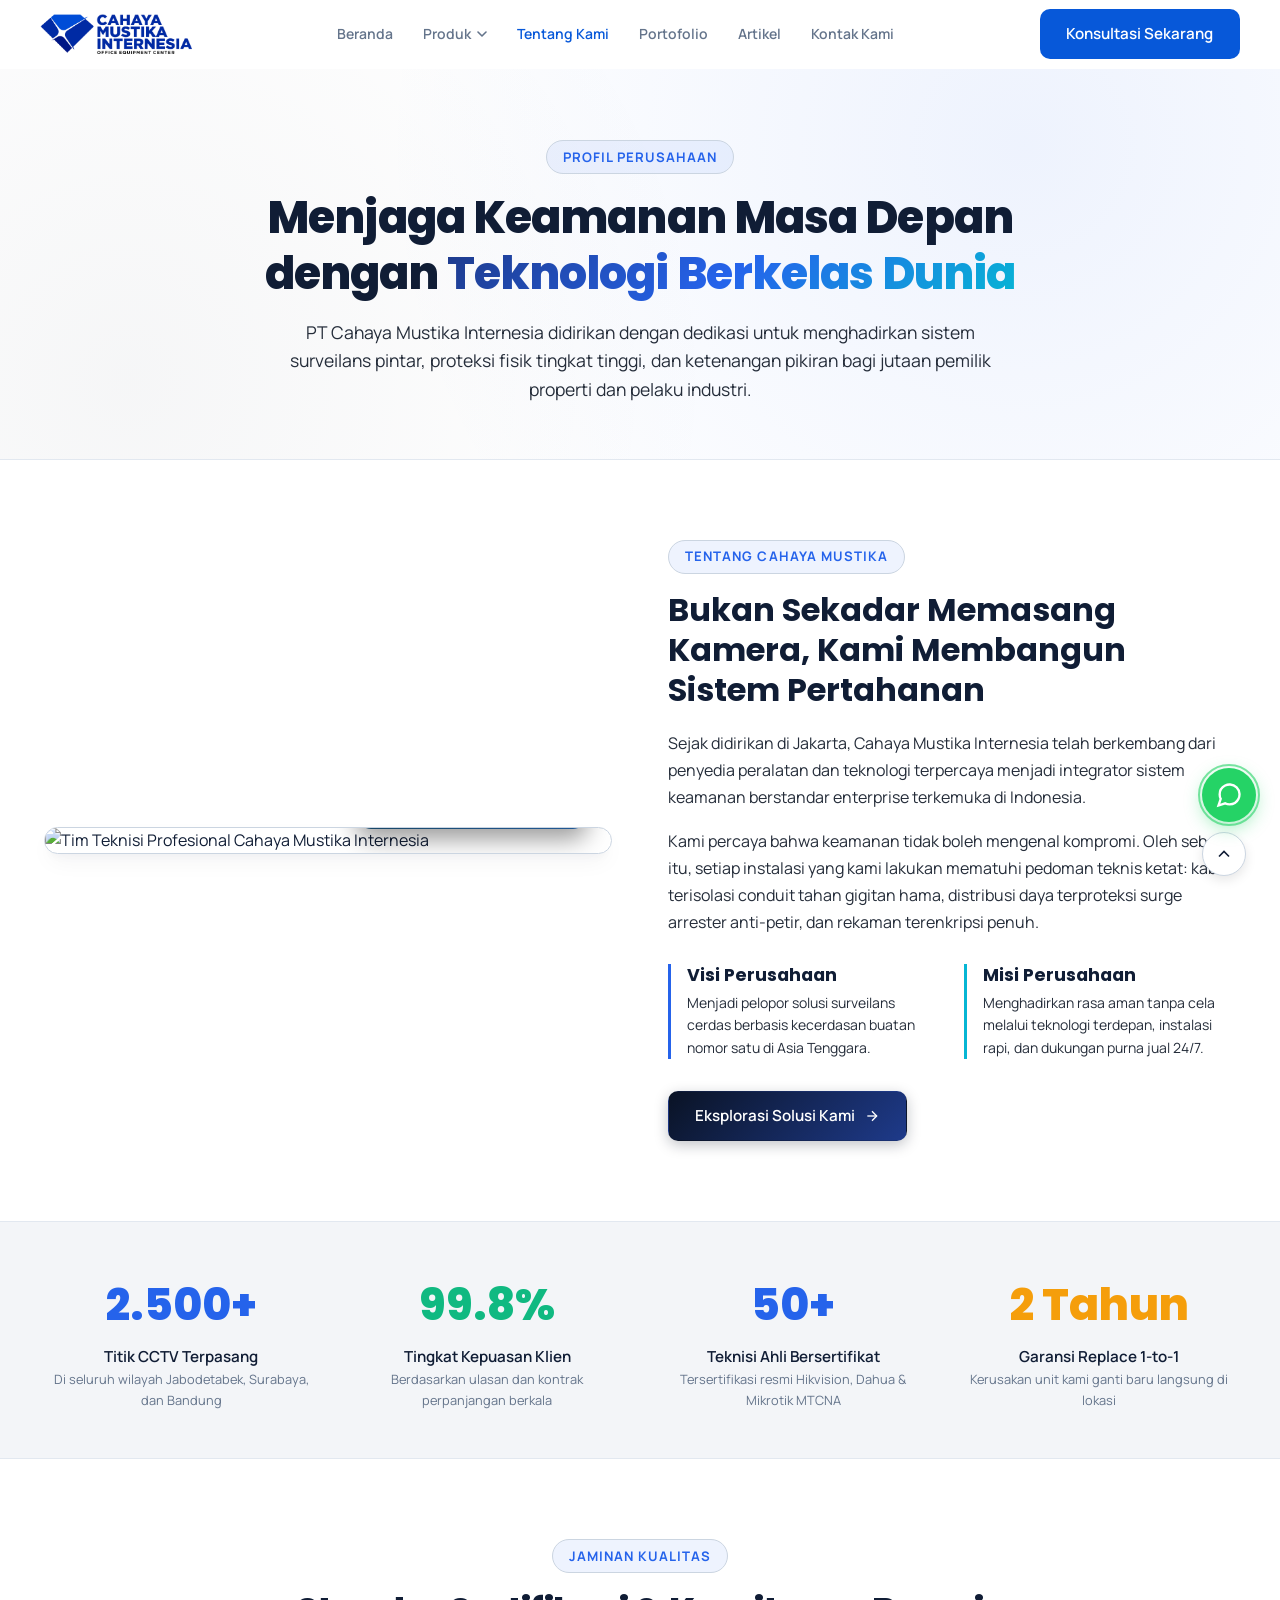
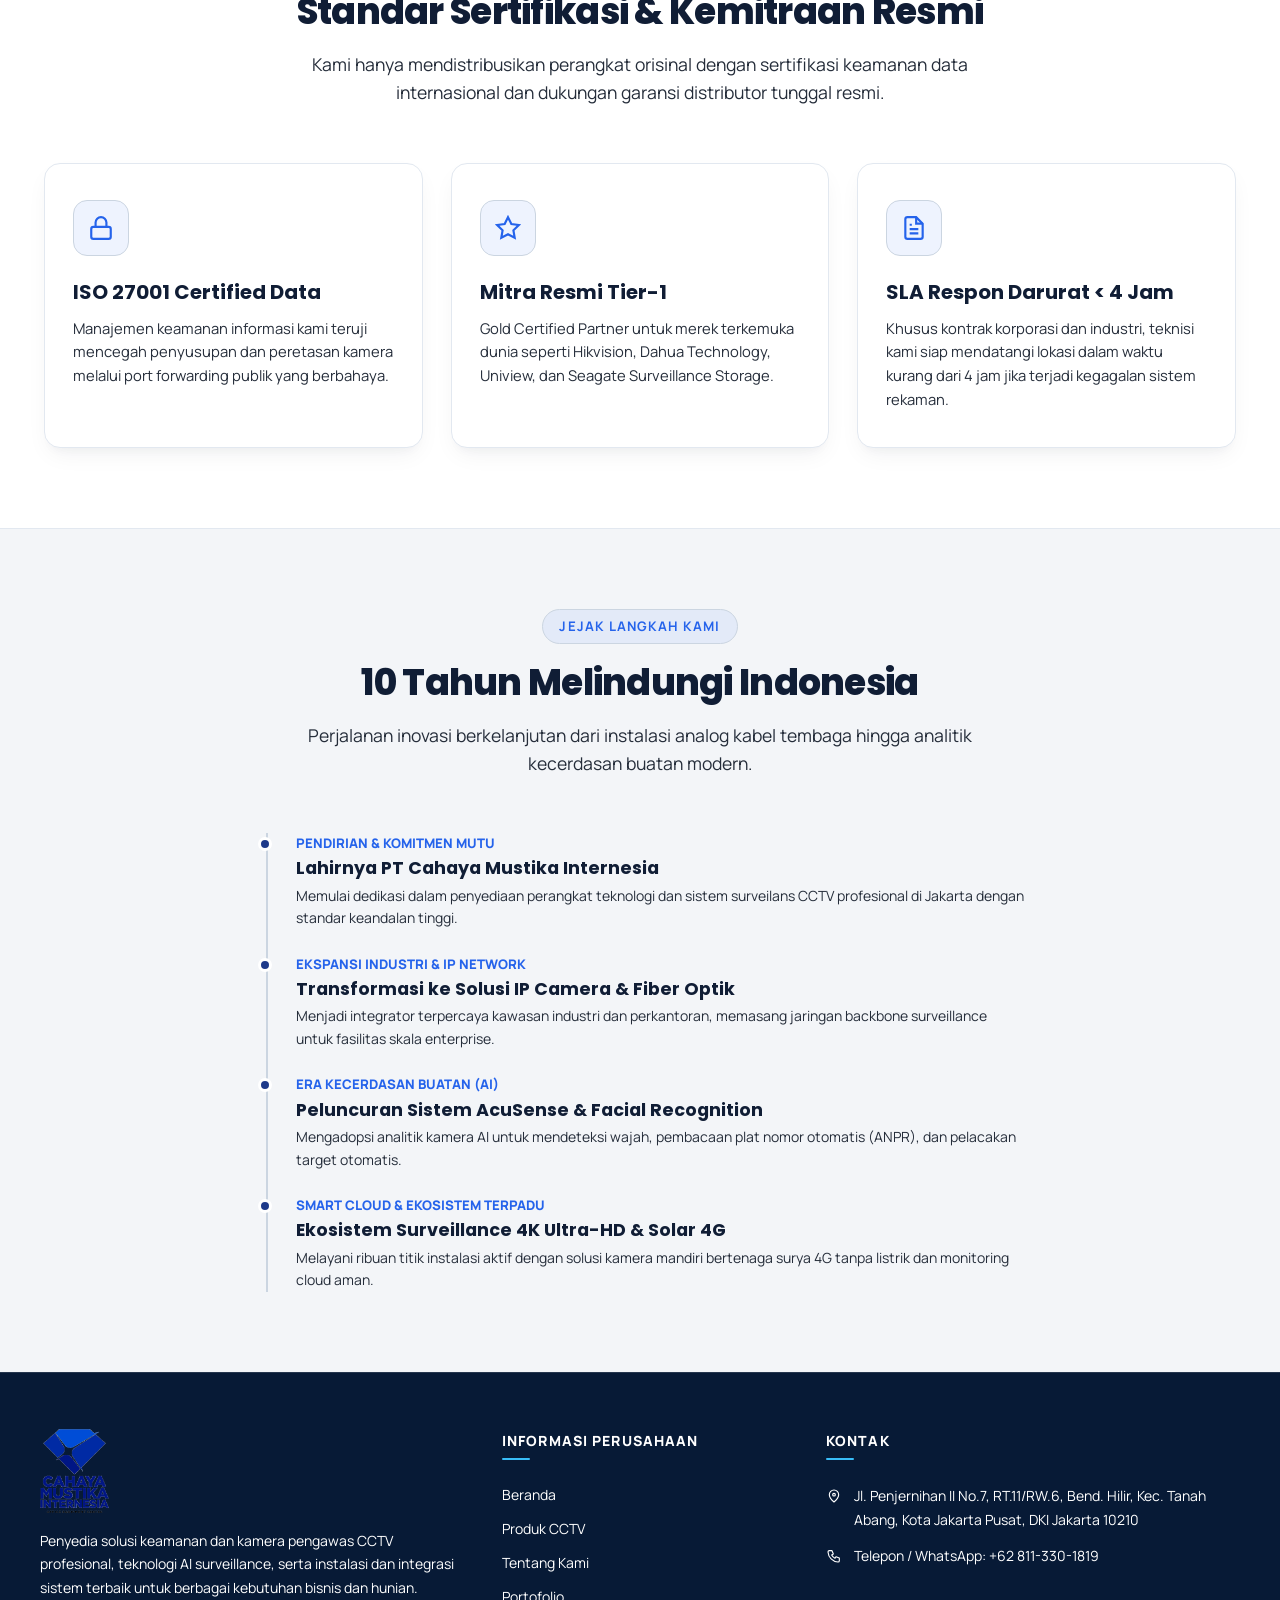
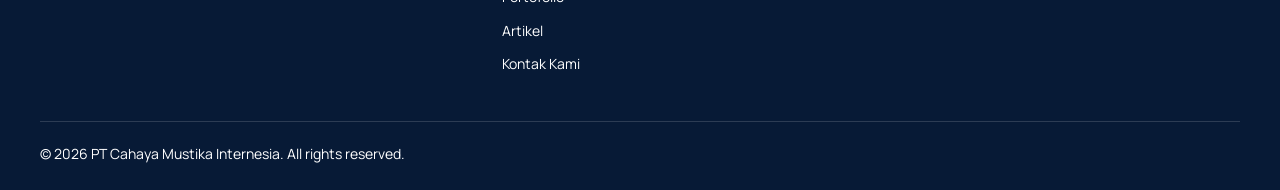
==== commit 7817dbf9: "Update Website CCTV" ====
--- a/about.html
+++ b/about.html
@@ -1,87 +1,58 @@
-<!DOCTYPE html>
+﻿<!DOCTYPE html>
 <html lang="id">
 <head>
   <meta charset="UTF-8">
   <meta name="viewport" content="width=device-width, initial-scale=1.0">
-  <title>Tentang Kami | Vigilax Secure - Pengawasan & Keamanan Cerdas</title>
-  <meta name="description" content="Profil PT Vigilax Secure Indonesia, spesialis instalasi CCTV berteknologi AI, solusi surveillance korporat, dan sertifikasi resmi keamanan data.">
+  <title>Tentang Kami | PT Cahaya Mustika Internesia - Solusi CCTV & Keamanan Terpercaya</title>
+  <meta name="description" content="Profil PT Cahaya Mustika Internesia, spesialis instalasi CCTV berteknologi AI, solusi surveillance korporat, dan penyedia sistem keamanan terpadu di Indonesia.">
   
-  <link rel="canonical" href="https://www.vigilaxsecure.co.id/about.html">
   <link rel="stylesheet" href="css/style.css">
-  <link rel="icon" type="image/svg+xml" href="data:image/svg+xml,<svg xmlns='http://www.w3.org/2000/svg' viewBox='0 0 24 24' fill='%231e3a8a'><path d='M12 2a10 10 0 1 0 10 10A10 10 0 0 0 12 2zm1 14.93V17a1 1 0 0 1-2 0v-.07A7.003 7.003 0 0 1 5.07 11H5a1 1 0 0 1 0-2h.07A7.003 7.003 0 0 1 11 3.07V3a1 1 0 0 1 2 0v.07A7.003 7.003 0 0 1 18.93 9H19a1 1 0 0 1 0 2h-.07A7.003 7.003 0 0 1 13 16.93z'/></svg>">
+  <link rel="icon" type="image/webp" href="assets/logo/favicon.webp">
 </head>
 <body>
 
   <!-- ================= HEADER / NAVBAR ================= -->
-  <header class="site-header">
-    <div class="container header-container">
-      <a href="index.html" class="brand-logo" aria-label="Beranda Vigilax Secure">
-        <div class="brand-icon-box">
-          <svg width="22" height="22" viewBox="0 0 24 24" fill="none" stroke="currentColor" stroke-width="2.2">
-            <path d="M23 19a2 2 0 0 1-2 2H3a2 2 0 0 1-2-2V8a2 2 0 0 1 2-2h4l2-3h6l2 3h4a2 2 0 0 1 2 2z"></path>
-            <circle cx="12" cy="13" r="4"></circle>
-          </svg>
-        </div>
-        <div>
-          <span class="brand-text-name">VIGILAX<span style="color: var(--blue-accent);">SECURE</span></span>
-          <span class="brand-text-sub">INTELLIGENT SURVEILLANCE</span>
-        </div>
+  <header class="nav" id="nav">
+    <div class="wrap nav-in">
+      <a aria-label="Cahaya Mustika" class="brand" href="index.html">
+        <img alt="Cahaya Mustika" class="brand-logo brand-logo--light" src="assets/logo/logo-navbar.webp">
+        <img alt="Cahaya Mustika" class="brand-logo brand-logo--dark" src="assets/logo/logo-navbar-dark.webp">
       </a>
-
-      <nav class="nav-menu">
-        <a href="index.html" class="nav-link">Beranda</a>
-        <a href="products.html" class="nav-link">Produk</a>
-        <a href="about.html" class="nav-link active">Tentang Kami</a>
-        <a href="portfolio.html" class="nav-link">Portofolio</a>
-        <a href="articles.html" class="nav-link">Artikel</a>
-        <a href="contact.html" class="nav-link">Kontak</a>
+      <nav aria-label="Menu utama" class="menu" id="menu">
+        <a href="index.html">Beranda</a>
+        <div class="dd">
+          <button aria-expanded="false" aria-haspopup="true" class="dd-btn">Produk <svg fill="none" height="6" stroke="currentColor" stroke-linecap="round" stroke-linejoin="round" stroke-width="1.6" viewBox="0 0 10 6" width="10"><path d="M1 1l4 4 4-4"></path></svg></button>
+          <div class="dd-list">
+            <a href="products.html">Semua Produk CCTV</a>
+            <a href="products.html?cat=ip">IP Camera</a>
+            <a href="products.html?cat=analog">Analog Camera</a>
+            <a href="products.html?cat=dome">Dome Camera</a>
+            <a href="products.html?cat=bullet">Bullet Camera</a>
+            <a href="products.html?cat=ptz">PTZ Camera</a>
+            <a href="products.html?cat=nvr">NVR dan DVR</a>
+          </div>
+        </div>
+        <a href="about.html" class="active" aria-current="page">Tentang Kami</a>
+        <a href="portfolio.html">Portofolio</a>
+        <a href="articles.html">Artikel</a>
+        <a href="contact.html">Kontak Kami</a>
       </nav>
-
-      <div class="header-actions">
-        <button class="theme-toggle-btn" aria-label="Ganti Tema Terang/Gelap" title="Ganti Tema">
-          <svg class="icon-sun" width="20" height="20" viewBox="0 0 24 24" fill="none" stroke="currentColor" stroke-width="2">
-            <circle cx="12" cy="12" r="5"></circle>
-            <line x1="12" y1="1" x2="12" y2="3"></line>
-            <line x1="12" y1="21" x2="12" y2="23"></line>
-            <line x1="4.22" y1="4.22" x2="5.64" y2="5.64"></line>
-            <line x1="18.36" y1="18.36" x2="19.78" y2="19.78"></line>
-            <line x1="1" y1="12" x2="3" y2="12"></line>
-            <line x1="21" y1="12" x2="23" y2="12"></line>
-            <line x1="4.22" y1="19.78" x2="5.64" y2="18.36"></line>
-            <line x1="18.36" y1="5.64" x2="19.78" y2="4.22"></line>
-          </svg>
-          <svg class="icon-moon" width="20" height="20" viewBox="0 0 24 24" fill="none" stroke="currentColor" stroke-width="2">
-            <path d="M21 12.79A9 9 0 1 1 11.21 3 7 7 0 0 0 21 12.79z"></path>
-          </svg>
-        </button>
-
-        <a href="contact.html" class="btn btn-primary btn-sm">
-          <svg width="16" height="16" viewBox="0 0 24 24" fill="none" stroke="currentColor" stroke-width="2">
-            <path d="M22 16.92v3a2 2 0 0 1-2.18 2 19.79 19.79 0 0 1-8.63-3.07 19.5 19.5 0 0 1-6-6 19.79 19.79 0 0 1-3.07-8.67A2 2 0 0 1 4.11 2h3a2 2 0 0 1 2 1.72 12.84 12.84 0 0 0 .7 2.81 2 2 0 0 1-.45 2.11L8.09 9.91a16 16 0 0 0 6 6l1.27-1.27a2 2 0 0 1 2.11-.45 12.84 12.84 0 0 0 2.81.7A2 2 0 0 1 22 16.92z"></path>
-          </svg>
-          Konsultasi Gratis
-        </a>
-
-        <button class="mobile-nav-toggle" aria-label="Buka Menu Navigasi">
-          <svg width="22" height="22" viewBox="0 0 24 24" fill="none" stroke="currentColor" stroke-width="2">
-            <line x1="3" y1="12" x2="21" y2="12"></line>
-            <line x1="3" y1="6" x2="21" y2="6"></line>
-            <line x1="3" y1="18" x2="21" y2="18"></line>
-          </svg>
-        </button>
+      <div class="nav-r">
+        <a class="btn btn-p nav-cta" href="https://wa.me/628113301819?text=Halo%20Cahaya%20Mustika%20Internesia,%20saya%20ingin%20berkonsultasi%20mengenai%20solusi%20CCTV" target="_blank" rel="noopener">Konsultasi Sekarang</a>
+        <button aria-expanded="false" aria-label="Buka menu" class="icon-btn burger" id="burger"><i></i><i></i><i></i></button>
       </div>
     </div>
   </header>
 
   <!-- ================= PAGE BANNER ================= -->
-  <section class="section page-banner" style="background: var(--hero-gradient);">
-    <div class="container text-center page-banner-inner-sm">
+  <section class="section" style="background: var(--hero-gradient); padding: 4.5rem 0 3.5rem 0; border-bottom: 1px solid var(--border-subtle);">
+    <div class="container text-center" style="max-width: 800px; margin: 0 auto; text-align: center;">
       <span class="section-tag">Profil Perusahaan</span>
-      <h1 class="section-title page-banner-title">
+      <h1 class="section-title" style="font-size: 2.8rem;">
         Menjaga Keamanan Masa Depan dengan <span class="text-gradient">Teknologi Berkelas Dunia</span>
       </h1>
       <p class="section-desc">
-        PT Vigilax Secure Indonesia didirikan dengan dedikasi untuk menghadirkan sistem surveilans pintar, proteksi fisik tingkat tinggi, dan ketenangan pikiran bagi jutaan pemilik properti dan pelaku industri.
+        PT Cahaya Mustika Internesia didirikan dengan dedikasi untuk menghadirkan sistem surveilans pintar, proteksi fisik tingkat tinggi, dan ketenangan pikiran bagi jutaan pemilik properti dan pelaku industri.
       </p>
     </div>
   </section>
@@ -91,7 +62,7 @@
     <div class="container">
       <div class="story-grid">
         <div class="story-img-card">
-          <img src="https://images.unsplash.com/photo-1581092160607-ee22621dd758?auto=format&fit=crop&w=1000&q=80" alt="Tim Teknisi Profesional Vigilax Secure" class="story-img-cover" />
+          <img src="https://images.unsplash.com/photo-1581092160607-ee22621dd758?auto=format&fit=crop&w=1000&q=80" alt="Tim Teknisi Profesional Cahaya Mustika Internesia" style="width: 100%; height: 100%; object-fit: cover;" />
           <div class="story-exp-badge">
             <div class="story-exp-num">10+</div>
             <div class="story-exp-label">Tahun Dedikasi Keamanan</div>
@@ -99,23 +70,23 @@
         </div>
 
         <div>
-          <span class="section-tag">Tentang Vigilax</span>
-          <h2 class="story-heading-sm">Bukan Sekadar Memasang Kamera, Kami Membangun Sistem Pertahanan</h2>
-          <p class="story-text">
-            Sejak didirikan pada tahun 2016 di Jakarta, Vigilax Secure telah berkembang dari penyedia kamera lokal menjadi integrator sistem keamanan berstandar enterprise terkemuka di Indonesia.
-          </p>
-          <p class="story-text-last">
+          <span class="section-tag">Tentang Cahaya Mustika</span>
+          <h2 style="font-size: 2rem; margin-bottom: 1.25rem;">Bukan Sekadar Memasang Kamera, Kami Membangun Sistem Pertahanan</h2>
+          <p style="font-size: 1rem; line-height: 1.7; margin-bottom: 1rem;">
+            Sejak didirikan di Jakarta, Cahaya Mustika Internesia telah berkembang dari penyedia peralatan dan teknologi terpercaya menjadi integrator sistem keamanan berstandar enterprise terkemuka di Indonesia.
+          </p>
+          <p style="font-size: 1rem; line-height: 1.7; margin-bottom: 1.75rem;">
             Kami percaya bahwa keamanan tidak boleh mengenal kompromi. Oleh sebab itu, setiap instalasi yang kami lakukan mematuhi pedoman teknis ketat: kabel terisolasi conduit tahan gigitan hama, distribusi daya terproteksi surge arrester anti-petir, dan rekaman terenkripsi penuh.
           </p>
 
-          <div class="vision-mission-grid">
-            <div class="vision-mission-item vision-mission-item-blue">
-              <h3 class="vision-mission-title">Visi Perusahaan</h3>
-              <p class="vision-mission-desc">Menjadi pelopor solusi surveilans cerdas berbasis kecerdasan buatan nomor satu di Asia Tenggara.</p>
+          <div style="display: grid; grid-template-columns: 1fr 1fr; gap: 1.5rem; margin-bottom: 2rem;">
+            <div style="border-left: 3px solid var(--blue-accent); padding-left: 1rem;">
+              <h4 style="font-size: 1.1rem; margin-bottom: 0.35rem;">Visi Perusahaan</h4>
+              <p style="font-size: 0.875rem;">Menjadi pelopor solusi surveilans cerdas berbasis kecerdasan buatan nomor satu di Asia Tenggara.</p>
             </div>
-            <div class="vision-mission-item vision-mission-item-cyan">
-              <h3 class="vision-mission-title">Misi Perusahaan</h3>
-              <p class="vision-mission-desc">Menghadirkan rasa aman tanpa cela melalui teknologi terdepan, instalasi rapi, dan dukungan purna jual 24/7.</p>
+            <div style="border-left: 3px solid var(--cyan-accent); padding-left: 1rem;">
+              <h4 style="font-size: 1.1rem; margin-bottom: 0.35rem;">Misi Perusahaan</h4>
+              <p style="font-size: 0.875rem;">Menghadirkan rasa aman tanpa cela melalui teknologi terdepan, instalasi rapi, dan dukungan purna jual 24/7.</p>
             </div>
           </div>
 
@@ -132,31 +103,31 @@
   </section>
 
   <!-- ================= METRICS COUNTERS ================= -->
-  <section class="section-sm metrics-section">
+  <section class="section-sm" style="background: var(--bg-surface-alt); border-top: 1px solid var(--border-subtle); border-bottom: 1px solid var(--border-subtle);">
     <div class="container">
-      <div class="metrics-grid">
-        <div>
-          <div class="metric-number metric-number-blue">2.500+</div>
-          <div class="metric-label">Titik CCTV Terpasang</div>
-          <p class="metric-desc">Di seluruh wilayah Jabodetabek, Surabaya, dan Bandung</p>
-        </div>
-
-        <div>
-          <div class="metric-number metric-number-green">99.8%</div>
-          <div class="metric-label">Tingkat Kepuasan Klien</div>
-          <p class="metric-desc">Berdasarkan ulasan dan kontrak perpanjangan berkala</p>
-        </div>
-
-        <div>
-          <div class="metric-number metric-number-blue">50+</div>
-          <div class="metric-label">Teknisi Ahli Bersertifikat</div>
-          <p class="metric-desc">Tersertifikasi resmi Hikvision, Dahua & Mikrotik MTCNA</p>
-        </div>
-
-        <div>
-          <div class="metric-number metric-number-amber">2 Tahun</div>
-          <div class="metric-label">Garansi Replace 1-to-1</div>
-          <p class="metric-desc">Kerusakan unit kami ganti baru langsung di lokasi</p>
+      <div style="display: grid; grid-template-columns: repeat(auto-fit, minmax(200px, 1fr)); gap: 2rem; text-align: center;">
+        <div>
+          <div style="font-family: var(--font-heading); font-size: 2.75rem; font-weight: 800; color: var(--blue-accent);">2.500+</div>
+          <div style="font-size: 0.95rem; font-weight: 600; color: var(--text-primary); margin-top: 0.25rem;">Titik CCTV Terpasang</div>
+          <p style="font-size: 0.8rem; color: var(--text-muted);">Di seluruh wilayah Jabodetabek, Surabaya, dan Bandung</p>
+        </div>
+
+        <div>
+          <div style="font-family: var(--font-heading); font-size: 2.75rem; font-weight: 800; color: #10b981;">99.8%</div>
+          <div style="font-size: 0.95rem; font-weight: 600; color: var(--text-primary); margin-top: 0.25rem;">Tingkat Kepuasan Klien</div>
+          <p style="font-size: 0.8rem; color: var(--text-muted);">Berdasarkan ulasan dan kontrak perpanjangan berkala</p>
+        </div>
+
+        <div>
+          <div style="font-family: var(--font-heading); font-size: 2.75rem; font-weight: 800; color: var(--blue-accent);">50+</div>
+          <div style="font-size: 0.95rem; font-weight: 600; color: var(--text-primary); margin-top: 0.25rem;">Teknisi Ahli Bersertifikat</div>
+          <p style="font-size: 0.8rem; color: var(--text-muted);">Tersertifikasi resmi Hikvision, Dahua & Mikrotik MTCNA</p>
+        </div>
+
+        <div>
+          <div style="font-family: var(--font-heading); font-size: 2.75rem; font-weight: 800; color: #f59e0b;">2 Tahun</div>
+          <div style="font-size: 0.95rem; font-weight: 600; color: var(--text-primary); margin-top: 0.25rem;">Garansi Replace 1-to-1</div>
+          <p style="font-size: 0.8rem; color: var(--text-muted);">Kerusakan unit kami ganti baru langsung di lokasi</p>
         </div>
       </div>
     </div>
@@ -219,8 +190,8 @@
   </section>
 
   <!-- ================= TIMELINE JOURNEY ================= -->
-  <section class="section section-alt-bg">
-    <div class="container container-narrow">
+  <section class="section" style="background-color: var(--bg-surface-alt); border-top: 1px solid var(--border-subtle);">
+    <div class="container" style="max-width: 820px;">
       <div class="section-title-wrap">
         <span class="section-tag">Jejak Langkah Kami</span>
         <h2 class="section-title">10 Tahun Melindungi Indonesia</h2>
@@ -230,104 +201,77 @@
       <div class="timeline">
         <div class="timeline-item">
           <div class="timeline-dot"></div>
-          <div class="timeline-year">2016 — Pendirian Awal</div>
-          <h3 class="timeline-title">Lahirnya PT Vigilax Secure</h3>
-          <p class="timeline-desc">Memulai layanan pemasangan CCTV untuk komplek perumahan dan ruko komersial di kawasan Jakarta Barat dengan 5 orang teknisi inti.</p>
-        </div>
-
-        <div class="timeline-item">
-          <div class="timeline-dot"></div>
-          <div class="timeline-year">2019 — Ekspansi Industri & IP Network</div>
+          <div class="timeline-year">Pendirian & Komitmen Mutu</div>
+          <h3 class="timeline-title">Lahirnya PT Cahaya Mustika Internesia</h3>
+          <p class="timeline-desc">Memulai dedikasi dalam penyediaan perangkat teknologi dan sistem surveilans CCTV profesional di Jakarta dengan standar keandalan tinggi.</p>
+        </div>
+
+        <div class="timeline-item">
+          <div class="timeline-dot"></div>
+          <div class="timeline-year">Ekspansi Industri & IP Network</div>
           <h3 class="timeline-title">Transformasi ke Solusi IP Camera & Fiber Optik</h3>
-          <p class="timeline-desc">Menjadi integrator resmi kawasan industri Cikarang dan Karawang, memasang jaringan fiber optic backbone untuk pergudangan skala multinasional.</p>
-        </div>
-
-        <div class="timeline-item">
-          <div class="timeline-dot"></div>
-          <div class="timeline-year">2022 — Era Kecerdasan Buatan (AI)</div>
+          <p class="timeline-desc">Menjadi integrator terpercaya kawasan industri dan perkantoran, memasang jaringan backbone surveillance untuk fasilitas skala enterprise.</p>
+        </div>
+
+        <div class="timeline-item">
+          <div class="timeline-dot"></div>
+          <div class="timeline-year">Era Kecerdasan Buatan (AI)</div>
           <h3 class="timeline-title">Peluncuran Sistem AcuSense & Facial Recognition</h3>
-          <p class="timeline-desc">Mengadopsi analitik kamera AI untuk mendeteksi wajah, pembacaan plat nomor otomatis (ANPR), dan sistem presensi suhu tubuh.</p>
-        </div>
-
-        <div class="timeline-item">
-          <div class="timeline-dot"></div>
-          <div class="timeline-year">2026 — Smart Cloud & Ekosistem Terpadu</div>
+          <p class="timeline-desc">Mengadopsi analitik kamera AI untuk mendeteksi wajah, pembacaan plat nomor otomatis (ANPR), dan pelacakan target otomatis.</p>
+        </div>
+
+        <div class="timeline-item">
+          <div class="timeline-dot"></div>
+          <div class="timeline-year">Smart Cloud & Ekosistem Terpadu</div>
           <h3 class="timeline-title">Ekosistem Surveillance 4K Ultra-HD & Solar 4G</h3>
-          <p class="timeline-desc">Menjangkau lebih dari 2.500 lokasi aktif di Jawa & Sumatera dengan solusi kamera mandiri bertenaga surya 4G tanpa listrik dan monitoring cloud aman.</p>
+          <p class="timeline-desc">Melayani ribuan titik instalasi aktif dengan solusi kamera mandiri bertenaga surya 4G tanpa listrik dan monitoring cloud aman.</p>
         </div>
       </div>
     </div>
   </section>
 
   <!-- ================= FOOTER ================= -->
-  <footer class="site-footer">
-    <div class="container">
-      <div class="footer-grid">
-        <div>
-          <a href="index.html" class="brand-logo footer-brand-link">
-            <div class="brand-icon-box">
-              <svg width="20" height="20" viewBox="0 0 24 24" fill="none" stroke="currentColor" stroke-width="2.2">
-                <path d="M23 19a2 2 0 0 1-2 2H3a2 2 0 0 1-2-2V8a2 2 0 0 1 2-2h4l2-3h6l2 3h4a2 2 0 0 1 2 2z"></path>
-                <circle cx="12" cy="13" r="4"></circle>
-              </svg>
-            </div>
-            <div>
-              <span class="brand-text-name footer-brand-name-white">VIGILAX<span class="footer-brand-accent">SECURE</span></span>
-              <span class="brand-text-sub footer-brand-sub-muted">INTELLIGENT SURVEILLANCE</span>
-            </div>
-          </a>
-          <p class="footer-col-desc">
-            Penyedia solusi keamanan terintegrasi, CCTV berbasis AI, sistem akses kontrol biometrik, dan pemantauan cloud untuk kebutuhan residensial, bisnis, dan industri.
-          </p>
-        </div>
-
-        <div>
-          <h4 class="footer-col-title">Navigasi Website</h4>
-          <ul class="footer-links">
-            <li><a href="index.html" class="footer-link">Beranda</a></li>
-            <li><a href="products.html" class="footer-link">Produk CCTV</a></li>
-            <li><a href="solutions.html" class="footer-link">Solusi Keamanan</a></li>
-            <li><a href="services.html" class="footer-link">Layanan Kami</a></li>
-            <li><a href="about.html" class="footer-link">Tentang Kami</a></li>
-            <li><a href="portfolio.html" class="footer-link">Portofolio Proyek</a></li>
-            <li><a href="articles.html" class="footer-link">Artikel & Panduan</a></li>
-            <li><a href="contact.html" class="footer-link">Kontak & Lokasi</a></li>
-          </ul>
-        </div>
-
-        <div>
-          <h4 class="footer-col-title">Solusi Unggulan</h4>
-          <ul class="footer-links">
-            <li><a href="solutions.html" class="footer-link">CCTV Rumah Mewah</a></li>
-            <li><a href="solutions.html" class="footer-link">Keamanan Ritel & Swalayan</a></li>
-            <li><a href="solutions.html" class="footer-link">Gudang & Logistik 24 Jam</a></li>
-            <li><a href="solutions.html" class="footer-link">Solar CCTV Tambang & Kebun</a></li>
-          </ul>
-        </div>
-
-        <div>
-          <h4 class="footer-col-title">Hubungi Kami</h4>
-          <div class="footer-contact-list">
-            <p><strong>Head Office:</strong> Cyber Tower Lt. 12, Jl. HR Rasuna Said, Jakarta Selatan</p>
-            <p><strong>WhatsApp:</strong> +62 812-3456-7890</p>
-            <p><strong>Hotline:</strong> +62 (21) 5088-9900</p>
-          </div>
-        </div>
-      </div>
-
-      <div class="footer-bottom">
-        <div>&copy; 2026 PT Vigilax Secure Indonesia. All Rights Reserved.</div>
-        <div class="footer-bottom-links">
-          <a href="#" class="footer-link footer-bottom-link">Kebijakan Privasi</a>
-          <a href="#" class="footer-link footer-bottom-link">Sertifikasi ISO</a>
-        </div>
-      </div>
+  <footer class="foot">
+    <div class="wrap foot-in">
+      <div>
+        <img alt="Cahaya Mustika Internesia" class="flogo" loading="lazy" src="assets/logo/logo-footer.webp">
+        <p>
+          Penyedia solusi keamanan dan kamera pengawas CCTV profesional, teknologi AI surveillance, serta instalasi dan integrasi sistem terbaik untuk berbagai kebutuhan bisnis dan hunian.
+        </p>
+      </div>
+      <div>
+        <p class="ftitle">INFORMASI PERUSAHAAN</p>
+        <a href="index.html">Beranda</a>
+        <a href="products.html">Produk CCTV</a>
+        <a href="about.html">Tentang Kami</a>
+        <a href="portfolio.html">Portofolio</a>
+        <a href="articles.html">Artikel</a>
+        <a href="contact.html">Kontak Kami</a>
+      </div>
+      <div>
+        <p class="ftitle">KONTAK</p>
+        <span class="ci">
+          <svg aria-hidden="true" fill="none" height="16" stroke="currentColor" stroke-linecap="round" stroke-linejoin="round" stroke-width="1.7" viewBox="0 0 24 24" width="16">
+            <path d="M12 21s7-6 7-11a7 7 0 00-14 0c0 5 7 11 7 11zM12 12a2 2 0 100-4 2 2 0 000 4z"></path>
+          </svg>
+          <span>Jl. Penjernihan II No.7, RT.11/RW.6, Bend. Hilir, Kec. Tanah Abang, Kota Jakarta Pusat, DKI Jakarta 10210</span>
+        </span>
+        <a class="ci" href="https://wa.me/628113301819" target="_blank" rel="noopener">
+          <svg aria-hidden="true" fill="none" height="16" stroke="currentColor" stroke-linecap="round" stroke-linejoin="round" stroke-width="1.7" viewBox="0 0 24 24" width="16">
+            <path d="M5 4h4l2 5-2.5 1.5a11 11 0 005 5L15 13l5 2v4a2 2 0 01-2 2A16 16 0 013 6a2 2 0 012-2z"></path>
+          </svg>
+          <span>Telepon / WhatsApp: +62 811-330-1819</span>
+        </a>
+      </div>
+    </div>
+    <div class="wrap copy">
+      <span>&copy; <span id="yr">2026</span> PT Cahaya Mustika Internesia. All rights reserved.</span>
     </div>
   </footer>
 
   <!-- Floating WhatsApp -->
   <div class="floating-actions">
-    <a href="https://wa.me/6281234567890?text=Halo%20Vigilax%20Secure,%20saya%20ingin%20tanya%20profil%20dan%20layanan" target="_blank" rel="noopener noreferrer" class="float-wa-btn" aria-label="Chat WhatsApp Langsung">
+    <a href="https://wa.me/628113301819?text=Halo%20Cahaya%20Mustika%20Internesia,%20saya%20ingin%20tanya%20profil%20dan%20layanan" target="_blank" rel="noopener noreferrer" class="float-wa-btn" aria-label="Chat WhatsApp Langsung">
       <svg width="28" height="28" viewBox="0 0 24 24" fill="none" stroke="currentColor" stroke-width="2">
         <path d="M21 11.5a8.38 8.38 0 0 1-.9 3.8 8.5 8.5 0 0 1-7.6 4.7 8.38 8.38 0 0 1-3.8-.9L3 21l1.9-5.7a8.38 8.38 0 0 1-.9-3.8 8.5 8.5 0 0 1 4.7-7.6 8.38 8.38 0 0 1 3.8-.9h.5a8.48 8.48 0 0 1 8 8v.5z"/>
       </svg>
--- a/css/style.css
+++ b/css/style.css
@@ -1,5 +1,5 @@
 /* ==========================================================================
-   VIGILAX SECURE - CCTV & SURVEILLANCE SOLUTIONS
+   PT CAHAYA MUSTIKA INTERNESIA - CCTV & SURVEILLANCE SOLUTIONS
    Modern, Elegant Navy Blue & White Design System
    Fonts: Poppins (Headings) & Manrope (Body)
    ========================================================================== */
@@ -102,6 +102,37 @@
   --cam-frame-bg: #070D1D;
 }
 
+/* --- Cahaya Mustika Design Tokens --- */
+:root {
+  --nav: rgba(255, 255, 255, 0.94);
+  --line: #E2E8F0;
+  --ink: #071A36;
+  --mute: #64748B;
+  --p: #0758D9;
+  --p2: #0B3FA8;
+  --soft: #EAF2FF;
+  --card: #FFFFFF;
+  --bg: #FFFFFF;
+  --r: 8px;
+}
+
+body[data-theme="dark"], :root[data-theme="dark"] {
+  --nav: rgba(11, 19, 43, 0.95);
+  --line: #1E335C;
+  --ink: #F2F6FC;
+  --mute: #94A3B8;
+  --p: #3B82F6;
+  --p2: #2563EB;
+  --soft: #162544;
+  --card: #101D35;
+  --bg: #0B132B;
+}
+
+.wrap {
+  width: min(1200px, 100% - 40px);
+  margin-inline: auto;
+}
+
 /* --- Base & Reset --- */
 *, *::before, *::after {
   box-sizing: border-box;
@@ -111,11 +142,12 @@
 
 html {
   scroll-behavior: smooth;
+  scroll-padding-top: 76px;
   font-size: 16px;
-  /* Mencegah navbar "bergeser" saat pindah halaman: selalu menyediakan ruang
-     scrollbar vertikal walau konten halaman pendek dan belum butuh scroll */
-  scrollbar-gutter: stable;
-  overflow-y: scroll;
+}
+
+body {
+  padding-top: 68px;
 }
 
 body {
@@ -224,177 +256,328 @@
   -webkit-text-fill-color: transparent;
 }
 
-/* --- Navbar / Header --- */
-.site-header {
-  position: sticky;
+/* --- Cahaya Mustika Header / Navbar (as in Digital-Signage) --- */
+.nav {
+  position: fixed;
   top: 0;
+  left: 0;
+  right: 0;
   z-index: 1000;
-  background-color: var(--bg-header);
-  backdrop-filter: blur(14px);
-  -webkit-backdrop-filter: blur(14px);
-  border-bottom: 1px solid var(--border-subtle);
-  transition: all var(--transition-normal);
-}
-
-.header-container {
+  background: var(--nav);
+  backdrop-filter: blur(12px);
+  -webkit-backdrop-filter: blur(12px);
+  border-bottom: 1px solid transparent;
+  transition: border-color .25s, box-shadow .25s, background .25s;
+}
+
+.nav.sc {
+  border-color: var(--line);
+  box-shadow: 0 4px 20px rgba(7, 26, 54, 0.08);
+}
+
+.nav-in {
   display: flex;
   align-items: center;
   justify-content: space-between;
-  height: 80px;
-}
-
-/* Brand Logo */
+  height: 68px;
+  gap: 16px;
+}
+
+.brand {
+  display: flex;
+  align-items: center;
+  gap: 0;
+  line-height: 0;
+  text-decoration: none;
+}
+
 .brand-logo {
-  display: flex;
-  align-items: center;
-  gap: 0.75rem;
-  font-family: var(--font-heading);
-  font-weight: 800;
-  font-size: 1.4rem;
-  letter-spacing: -0.01em;
-}
-
-.brand-icon-box {
-  width: 42px;
-  height: 42px;
-  border-radius: 12px;
-  background: linear-gradient(135deg, #0f172a 0%, #1e3a8a 100%);
-  display: flex;
+  display: block;
+  width: 152px;
+  height: auto;
+  max-height: 44px;
+  object-fit: contain;
+}
+
+.brand-logo--dark {
+  display: none;
+}
+
+:root[data-theme="dark"] .brand-logo--light,
+body[data-theme="dark"] .brand-logo--light {
+  display: none !important;
+}
+
+:root[data-theme="dark"] .brand-logo--dark,
+body[data-theme="dark"] .brand-logo--dark {
+  display: block !important;
+}
+
+.menu {
+  display: flex;
+  align-items: center;
+  gap: 6px;
+}
+
+.menu > a:not(.btn), .dd-btn {
+  padding: 8px 12px;
+  font-size: 14px;
+  font-weight: 600;
+  color: var(--mute);
+  background: none;
+  border: 0;
+  cursor: pointer;
+  border-radius: 6px;
+  transition: color .2s, background-color .2s;
+  text-decoration: none;
+  font-family: inherit;
+}
+
+.menu > a:not(.btn):hover,
+.dd-btn:hover,
+.dd:hover .dd-btn {
+  color: var(--ink);
+}
+
+.menu > a.active,
+.menu > a[aria-current="page"],
+.dd.active .dd-btn {
+  color: var(--p) !important;
+}
+
+.dd {
+  position: relative;
+}
+
+.dd-btn {
+  display: flex;
+  align-items: center;
+  gap: 6px;
+}
+
+.dd-btn svg {
+  transition: transform .2s;
+}
+
+.dd-list {
+  position: absolute;
+  top: 100%;
+  left: 0;
+  min-width: 220px;
+  padding: 6px;
+  background: var(--card);
+  border: 1px solid var(--line);
+  border-radius: var(--r, 8px);
+  box-shadow: 0 8px 24px rgba(7, 26, 54, .12);
+  opacity: 0;
+  visibility: hidden;
+  transform: translateY(6px);
+  transition: .2s;
+  z-index: 100;
+}
+
+.dd-list a {
+  display: block;
+  padding: 9px 12px;
+  font-size: 14px;
+  font-weight: 600;
+  border-radius: 6px;
+  color: var(--ink);
+  white-space: nowrap;
+  text-decoration: none;
+}
+
+.dd-list a:hover {
+  background: var(--soft);
+  color: var(--p);
+}
+
+.dd:hover .dd-list,
+.dd.open .dd-list {
+  opacity: 1;
+  visibility: visible;
+  transform: none;
+}
+
+.dd:hover .dd-btn svg,
+.dd.open .dd-btn svg {
+  transform: rotate(180deg);
+}
+
+.nav-r {
+  display: flex;
+  align-items: center;
+  gap: 10px;
+}
+
+.icon-btn {
+  width: 38px;
+  height: 38px;
+  border-radius: 8px;
+  border: 1px solid var(--line);
+  background: var(--card);
+  cursor: pointer;
+  display: grid;
+  place-items: center;
+  font-size: 18px;
+  line-height: 1;
+  color: var(--ink);
+  transition: border-color .2s;
+}
+
+.icon-btn:hover {
+  border-color: var(--p);
+}
+
+.burger {
+  display: none;
+  flex-direction: column;
+  gap: 4px;
+  padding: 0;
   align-items: center;
   justify-content: center;
-  color: #38bdf8;
-  box-shadow: 0 4px 12px rgba(30, 58, 138, 0.3);
-  position: relative;
-  overflow: hidden;
-}
-
-body[data-theme="dark"] .brand-icon-box {
-  background: linear-gradient(135deg, #1e3a8a 0%, #2563eb 100%);
-  color: #ffffff;
-  box-shadow: 0 0 15px rgba(56, 189, 248, 0.4);
-}
-
-.brand-icon-box::after {
-  content: '';
-  position: absolute;
-  top: 4px;
-  right: 4px;
-  width: 6px;
-  height: 6px;
-  background-color: var(--success);
-  border-radius: 50%;
-  box-shadow: 0 0 6px var(--success);
-  animation: pulse-dot 2s infinite;
-}
-
-.brand-text-name {
-  color: var(--text-primary);
-}
-
-.brand-text-sub {
+  width: 38px;
+  height: 38px;
+  border-radius: 8px;
+  border: 1px solid var(--line);
+  background: var(--card);
+  cursor: pointer;
+}
+
+.burger i {
   display: block;
-  font-size: 0.65rem;
-  font-weight: 600;
-  color: var(--text-muted);
-  letter-spacing: 0.12em;
-  text-transform: uppercase;
-}
-
-/* Nav Menu Links */
-.nav-menu {
-  display: flex;
-  align-items: center;
-  gap: 2rem;
-}
-
-.nav-link {
-  font-weight: 600;
-  font-size: 0.95rem;
-  color: var(--text-secondary);
-  position: relative;
-  padding: 0.5rem 0;
-  transition: color var(--transition-fast);
-}
-
-.nav-link:hover {
-  color: var(--blue-accent);
-}
-
-.nav-link.active {
-  color: var(--text-primary);
-}
-
-.nav-link.active::after {
-  content: '';
-  position: absolute;
-  bottom: 0;
-  left: 0;
-  width: 100%;
-  height: 2.5px;
-  background: linear-gradient(90deg, #1e3a8a, #2563eb);
-  border-radius: 4px;
-}
-
-body[data-theme="dark"] .nav-link.active::after {
-  background: linear-gradient(90deg, #38bdf8, #60a5fa);
-  box-shadow: 0 0 8px rgba(56, 189, 248, 0.5);
-}
-
-/* Header Action Controls */
-.header-actions {
-  display: flex;
-  align-items: center;
-  gap: 1rem;
-}
-
-/* Theme Toggle Button */
-.theme-toggle-btn {
-  background: var(--bg-surface-alt);
-  border: 1px solid var(--border-medium);
-  width: 42px;
-  height: 42px;
-  border-radius: 10px;
-  display: flex;
+  width: 16px;
+  height: 2px;
+  background: var(--ink);
+  transition: .25s;
+}
+
+.burger[aria-expanded="true"] i:nth-child(1) {
+  transform: translateY(6px) rotate(45deg);
+}
+
+.burger[aria-expanded="true"] i:nth-child(2) {
+  opacity: 0;
+}
+
+.burger[aria-expanded="true"] i:nth-child(3) {
+  transform: translateY(-6px) rotate(-45deg);
+}
+
+.btn-p {
+  background: var(--p);
+  color: #fff !important;
+  border: 1px solid transparent;
+  padding: 10px 18px;
+  font-size: 14px;
+  font-weight: 700;
+  border-radius: 8px;
+  text-decoration: none;
+  display: inline-flex;
   align-items: center;
   justify-content: center;
-  cursor: pointer;
-  color: var(--text-primary);
-  transition: all var(--transition-fast);
-  position: relative;
-}
-
-.theme-toggle-btn:hover {
-  border-color: var(--blue-accent);
+  transition: background .2s, border-color .2s, transform .2s;
+  white-space: nowrap;
+}
+
+.btn-p:hover {
+  background: var(--p2);
   transform: translateY(-1px);
 }
 
-.theme-toggle-btn .icon-sun {
-  display: none;
-}
-.theme-toggle-btn .icon-moon {
-  display: block;
-}
-
-body[data-theme="dark"] .theme-toggle-btn .icon-sun {
-  display: block;
-  color: #fbbf24;
-}
-body[data-theme="dark"] .theme-toggle-btn .icon-moon {
-  display: none;
-}
-
-/* Hamburger toggle for mobile */
-.mobile-nav-toggle {
-  display: none;
-  background: var(--bg-surface-alt);
-  border: 1px solid var(--border-medium);
-  width: 42px;
-  height: 42px;
-  border-radius: 10px;
-  align-items: center;
-  justify-content: center;
-  cursor: pointer;
-  color: var(--text-primary);
+.nav-cta {
+  padding: 9px 16px;
+  font-size: 13.5px;
+}
+
+@media (max-width: 960px) {
+  .burger {
+    display: flex;
+  }
+  .menu {
+    position: fixed;
+    top: 68px;
+    left: 0;
+    right: 0;
+    max-height: calc(100vh - 68px);
+    overflow-y: auto;
+    flex-direction: column;
+    align-items: stretch;
+    gap: 0;
+    padding: 12px 20px 24px;
+    background: var(--bg);
+    border-bottom: 1px solid var(--line);
+    transform: translateY(-8px);
+    opacity: 0;
+    visibility: hidden;
+    transition: .25s;
+    box-shadow: 0 16px 32px rgba(7, 26, 54, 0.15);
+  }
+  .menu.open {
+    transform: none;
+    opacity: 1;
+    visibility: visible;
+  }
+  .menu > a:not(.btn), .dd-btn {
+    padding: 14px 4px;
+    border-bottom: 1px solid var(--line);
+    border-radius: 0;
+    width: 100%;
+    justify-content: space-between;
+    font-size: 15px;
+  }
+  .dd-list {
+    position: static;
+    box-shadow: none;
+    border: 0;
+    background: none;
+    padding: 0;
+    opacity: 1;
+    visibility: visible;
+    transform: none;
+    max-height: 0;
+    overflow: hidden;
+    transition: max-height .3s;
+  }
+  .dd:hover .dd-list {
+    max-height: 0;
+  }
+  .dd.open .dd-list, .dd.open:hover .dd-list {
+    max-height: 380px;
+  }
+  .dd-list a {
+    padding: 12px 16px;
+    color: var(--mute);
+    border-bottom: 1px dashed var(--line);
+  }
+}
+
+@media (max-width: 640px) {
+  .brand-logo {
+    width: 136px;
+    max-height: 38px;
+  }
+}
+
+@media (max-width: 480px) {
+  .nav-cta {
+    padding: 8px 10px;
+    font-size: 11.5px;
+  }
+  .nav-in {
+    gap: 8px;
+  }
+  .nav-r {
+    gap: 6px;
+  }
+  .icon-btn {
+    width: 36px;
+    height: 36px;
+  }
+  .brand-logo {
+    width: 118px;
+    max-height: 34px;
+  }
 }
 
 /* --- Buttons --- */
@@ -913,6 +1096,81 @@
   border-color: #38bdf8;
   color: #ffffff;
   box-shadow: 0 0 15px rgba(56, 189, 248, 0.35);
+}
+
+/* Product Filter Dropdowns */
+.product-dropdown-filters {
+  display: flex;
+  gap: 1.5rem;
+  justify-content: center;
+  align-items: center;
+  flex-wrap: wrap;
+  margin-bottom: 2.5rem;
+  padding: 1.25rem 1.75rem;
+  background: var(--bg-card);
+  border: 1px solid var(--border-subtle);
+  border-radius: 14px;
+  box-shadow: var(--card-shadow);
+  max-width: 680px;
+  margin-inline: auto;
+}
+
+.filter-select-group {
+  display: flex;
+  flex-direction: column;
+  gap: 0.45rem;
+  flex: 1;
+  min-width: 220px;
+}
+
+.filter-label {
+  display: flex;
+  align-items: center;
+  gap: 0.45rem;
+  font-size: 0.825rem;
+  font-weight: 700;
+  color: var(--text-muted);
+  text-transform: uppercase;
+  letter-spacing: 0.04em;
+}
+
+.select-box {
+  position: relative;
+  display: flex;
+  align-items: center;
+}
+
+.filter-select {
+  width: 100%;
+  appearance: none;
+  -webkit-appearance: none;
+  background-color: var(--bg-surface-alt);
+  color: var(--text-primary);
+  border: 1.5px solid var(--border-subtle);
+  border-radius: 10px;
+  padding: 0.75rem 2.5rem 0.75rem 1rem;
+  font-size: 0.95rem;
+  font-weight: 600;
+  cursor: pointer;
+  transition: all 0.2s ease;
+  font-family: inherit;
+}
+
+.filter-select:hover {
+  border-color: var(--p);
+}
+
+.filter-select:focus {
+  outline: none;
+  border-color: var(--p);
+  box-shadow: 0 0 0 3px rgba(7, 88, 217, 0.15);
+}
+
+.select-arrow {
+  position: absolute;
+  right: 14px;
+  pointer-events: none;
+  color: var(--text-muted);
 }
 
 .product-grid {
@@ -1366,9 +1624,8 @@
 /* --- Contact & Forms --- */
 .contact-grid {
   display: grid;
-  grid-template-columns: 1fr 1fr;
-  gap: 2.5rem;
-  align-items: start;
+  grid-template-columns: 1fr 1.25fr;
+  gap: 3rem;
 }
 
 .contact-info-card {
@@ -1535,78 +1792,131 @@
   line-height: 1.6;
 }
 
-/* --- Footer --- */
-.site-footer {
-  background-color: var(--bg-footer);
-  color: #f8fafc;
-  padding: 4.5rem 0 2rem 0;
-  border-top: 1px solid rgba(255, 255, 255, 0.08);
-}
-
-.footer-grid {
+/* --- Footer (Cahaya Mustika - All White Text) --- */
+.foot, .site-footer {
+  background-color: #071A36;
+  border-top: 1px solid rgba(255, 255, 255, 0.12);
+  padding: 56px 0 24px;
+  color: #FFFFFF !important;
+}
+
+.foot-in {
   display: grid;
-  grid-template-columns: 1.5fr 1fr 1fr 1.2fr;
-  gap: 3rem;
-  margin-bottom: 3.5rem;
-}
-
-.footer-col-desc {
-  color: #94a3b8;
-  font-size: 0.925rem;
-  margin-top: 1rem;
-  line-height: 1.6;
-  max-width: 320px;
-}
-
-.footer-col-title {
-  font-size: 1.05rem;
-  font-weight: 700;
-  color: #ffffff;
-  margin-bottom: 1.25rem;
-  position: relative;
-}
-
-.footer-col-title::after {
+  grid-template-columns: 1.5fr 1fr 1.5fr;
+  gap: 48px;
+}
+
+.flogo {
+  height: 84px;
+  width: auto;
+  max-width: 100%;
+  margin-bottom: 16px;
+  object-fit: contain;
+}
+
+.foot p, 
+.foot span, 
+.foot a, 
+.foot .copy, 
+.foot-in a, 
+.foot .ci, 
+.foot .ci span,
+.site-footer p,
+.site-footer span,
+.site-footer a,
+.site-footer .footer-col-desc,
+.site-footer .footer-link {
+  color: #FFFFFF !important;
+  font-size: 14px;
+  line-height: 1.7;
+}
+
+.foot .ftitle, .footer-col-title {
+  color: #FFFFFF !important;
+  font-size: 14px;
+  font-weight: 800;
+  letter-spacing: .08em;
+  text-transform: uppercase;
+  margin-bottom: 18px;
+}
+
+.foot .ftitle::after, .footer-col-title::after {
   content: '';
-  position: absolute;
-  bottom: -6px;
-  left: 0;
-  width: 24px;
+  display: block;
+  width: 28px;
   height: 2px;
   background-color: #38bdf8;
+  margin-top: 6px;
   border-radius: 2px;
 }
 
-.footer-links {
-  display: flex;
-  flex-direction: column;
-  gap: 0.75rem;
-}
-
-.footer-link {
-  color: #94a3b8;
-  font-size: 0.9rem;
-  transition: all var(--transition-fast);
-  display: inline-flex;
-  align-items: center;
-  gap: 0.4rem;
-}
-
-.footer-link:hover {
-  color: #38bdf8;
+.foot-in > div > a:not(.ci) {
+  display: block;
+  padding: 5px 0;
+  color: #FFFFFF !important;
+  text-decoration: none;
+  transition: opacity .2s, transform .2s;
+}
+
+.foot-in > div > a:not(.ci):hover {
+  opacity: 0.8;
   transform: translateX(4px);
-}
-
-.footer-bottom {
-  padding-top: 2rem;
-  border-top: 1px solid rgba(255, 255, 255, 0.08);
+  color: #FFFFFF !important;
+}
+
+.foot .ci {
+  display: flex;
+  gap: 12px;
+  align-items: flex-start;
+  padding: 6px 0;
+  color: #FFFFFF !important;
+  text-decoration: none;
+  transition: opacity .2s;
+}
+
+.foot .ci:hover {
+  opacity: 0.85;
+}
+
+.foot .ci svg {
+  flex: none;
+  margin-top: 4px;
+  color: #FFFFFF !important;
+  stroke: #FFFFFF !important;
+}
+
+.copy, .footer-bottom {
+  margin-top: 40px;
+  padding-top: 20px;
+  border-top: 1px solid rgba(255, 255, 255, 0.15);
+  color: #FFFFFF !important;
+  font-size: 13.5px;
   display: flex;
   justify-content: space-between;
   align-items: center;
-  font-size: 0.85rem;
-  color: #64748b;
   flex-wrap: wrap;
   gap: 1rem;
+}
+
+.copy span, .copy a, .footer-bottom div, .footer-bottom a {
+  color: #FFFFFF !important;
+}
+
+@media (max-width: 960px) {
+  .foot-in {
+    grid-template-columns: 1fr 1fr;
+    gap: 32px;
+  }
+  .foot-in > div:first-child {
+    grid-column: 1 / -1;
+  }
+}
+
+@media (max-width: 640px) {
+  .foot-in {
+    grid-template-columns: 1fr;
+    gap: 28px;
+  }
 }
 
 /* Floating WhatsApp / Emergency Action */
@@ -2192,985 +2502,3 @@
     grid-template-columns: 1fr;
   }
 }
-
-/* ==========================================================================
-   RAPIKAN: Utility & Refactor Classes
-   Menggantikan inline style agar tata letak konsisten & mudah dirawat
-   ========================================================================== */
-
-/* Accessible visually-hidden heading (menjaga hierarki H1->H2->H3 utk SEO) */
-.sr-only {
-  position: absolute;
-  width: 1px;
-  height: 1px;
-  padding: 0;
-  margin: -1px;
-  overflow: hidden;
-  clip: rect(0, 0, 0, 0);
-  white-space: nowrap;
-  border: 0;
-}
-
-/* CTA Section (sebelumnya inline style di tiap halaman) */
-.cta-section {
-  padding: 4rem 0;
-}
-
-.cta-box {
-  background: linear-gradient(135deg, var(--navy-900) 0%, var(--blue-accent) 100%);
-  border-radius: 24px;
-  padding: 3.5rem 3rem;
-  color: var(--white);
-  text-align: center;
-  position: relative;
-  overflow: hidden;
-  box-shadow: 0 20px 40px rgba(16, 29, 53, 0.3);
-}
-
-.cta-box-inner {
-  position: relative;
-  z-index: 2;
-  max-width: 680px;
-  margin: 0 auto;
-}
-
-.cta-badge {
-  display: inline-block;
-  background: rgba(255, 255, 255, 0.15);
-  color: var(--white);
-  font-weight: 700;
-  font-size: 0.85rem;
-  padding: 0.35rem 1.25rem;
-  border-radius: 9999px;
-  margin-bottom: 1.25rem;
-  letter-spacing: 0.05em;
-  text-transform: uppercase;
-}
-
-.cta-box h2 {
-  font-size: 2.3rem;
-  margin-bottom: 1rem;
-  color: var(--white);
-}
-
-.cta-box p {
-  color: #E2E8F0;
-  font-size: 1.05rem;
-  margin-bottom: 2rem;
-}
-
-.cta-buttons {
-  display: flex;
-  justify-content: center;
-  gap: 1rem;
-  flex-wrap: wrap;
-}
-
-.btn-whatsapp {
-  background: #25d366;
-  color: var(--white);
-  border: none;
-}
-
-.btn-cta-outline {
-  background: rgba(255, 255, 255, 0.1);
-  border-color: rgba(255, 255, 255, 0.3);
-  color: var(--white);
-}
-
-/* Footer refactor (menggantikan inline style berulang) */
-.footer-brand-link {
-  margin-bottom: 1rem;
-}
-
-.footer-brand-name-white {
-  color: var(--white);
-}
-
-.footer-brand-accent {
-  color: var(--cyan-glow);
-}
-
-.footer-brand-sub-muted {
-  color: #94A3B8;
-}
-
-.footer-badges {
-  display: flex;
-  gap: 0.75rem;
-  margin-top: 1.5rem;
-}
-
-.footer-badge {
-  background: rgba(255, 255, 255, 0.06);
-  padding: 4px 10px;
-  border-radius: 6px;
-  font-size: 0.75rem;
-  border: 1px solid rgba(255, 255, 255, 0.1);
-}
-
-.footer-contact-list {
-  display: flex;
-  flex-direction: column;
-  gap: 0.85rem;
-  font-size: 0.9rem;
-  color: #94A3B8;
-}
-
-.footer-bottom-links {
-  display: flex;
-  gap: 1.5rem;
-}
-
-.footer-bottom-link {
-  font-size: 0.8rem;
-}
-
-/* Page banner title spacing (dipakai pengganti inline font-size pada H1 banner) */
-.page-banner {
-  padding: 4.5rem 0 3.5rem 0;
-  border-bottom: 1px solid var(--border-subtle);
-}
-
-.page-banner-inner {
-  max-width: 820px;
-  margin: 0 auto;
-  text-align: center;
-}
-
-.page-banner-title {
-  font-size: 2.8rem;
-}
-
-.feature-card-pad {
-  padding: 2.5rem 2rem;
-}
-
-/* Products page: search & filter groups (menggantikan inline style) */
-.product-search-wrap {
-  max-width: 540px;
-  margin: 2rem auto 0 auto;
-  position: relative;
-}
-
-.product-search-input {
-  padding-left: 2.75rem;
-  border-radius: 9999px;
-  height: 50px;
-  font-size: 1rem;
-  box-shadow: var(--card-shadow);
-}
-
-.product-search-icon {
-  position: absolute;
-  left: 16px;
-  top: 15px;
-  color: var(--text-muted);
-}
-
-.filter-group {
-  margin-bottom: 3rem;
-  text-align: center;
-}
-
-.filter-group-last {
-  margin-bottom: 0;
-}
-
-.filter-group-label {
-  font-size: 0.8rem;
-  font-weight: 700;
-  color: var(--text-muted);
-  text-transform: uppercase;
-  margin-bottom: 0.6rem;
-  letter-spacing: 0.05em;
-}
-
-.filter-group-row {
-  margin-bottom: 1.5rem;
-}
-
-/* Index page: About Company section text block */
-.story-heading {
-  font-size: 2.1rem;
-  margin-bottom: 1.25rem;
-}
-
-.story-text {
-  font-size: 1rem;
-  line-height: 1.7;
-  margin-bottom: 1rem;
-}
-
-.story-text-last {
-  font-size: 1rem;
-  line-height: 1.7;
-  margin-bottom: 1.75rem;
-}
-
-.story-cta-row {
-  display: flex;
-  gap: 1rem;
-  flex-wrap: wrap;
-}
-
-/* Contact page: info cards, branches, hours, map, form (menggantikan inline style) */
-.contact-info-card-spaced {
-  margin-bottom: 2rem;
-}
-
-.contact-card-title-lg {
-  font-size: 1.35rem;
-  margin-bottom: 1.5rem;
-}
-
-.contact-card-title-md {
-  font-size: 1.25rem;
-  margin-bottom: 1rem;
-}
-
-.contact-card-title-form {
-  font-size: 1.5rem;
-  margin-bottom: 0.5rem;
-}
-
-.contact-form-desc {
-  font-size: 0.9rem;
-  color: var(--text-secondary);
-  margin-bottom: 2rem;
-}
-
-.contact-status-active {
-  font-size: 0.75rem;
-  color: var(--success);
-  font-weight: 700;
-}
-
-.contact-icon-whatsapp {
-  color: #25d366;
-  background: rgba(37, 211, 102, 0.1);
-}
-
-.contact-channel-link {
-  font-size: 0.825rem;
-  color: var(--blue-accent);
-  font-weight: 700;
-  text-decoration: underline;
-}
-
-.contact-channel-item-last {
-  margin-bottom: 0;
-}
-
-.branch-list {
-  display: flex;
-  flex-direction: column;
-  gap: 1.25rem;
-}
-
-.branch-item {
-  border-left: 3px solid var(--blue-accent);
-  padding-left: 0.85rem;
-}
-
-.branch-item-jakarta {
-  border-left-color: var(--blue-accent);
-}
-
-.branch-item-surabaya {
-  border-left-color: #10b981;
-}
-
-.branch-item-bandung {
-  border-left-color: #f59e0b;
-}
-
-.branch-name {
-  color: var(--text-primary);
-  font-size: 0.95rem;
-}
-
-.branch-address {
-  font-size: 0.875rem;
-}
-
-.hours-list {
-  display: flex;
-  flex-direction: column;
-  gap: 0.5rem;
-  font-size: 0.875rem;
-  margin-bottom: 1.5rem;
-}
-
-.hours-row {
-  display: flex;
-  justify-content: space-between;
-}
-
-.hours-row-emergency {
-  color: var(--blue-accent);
-}
-
-.map-title {
-  font-size: 0.95rem;
-  margin-bottom: 0.6rem;
-}
-
-.map-frame-wrap {
-  border-radius: 12px;
-  overflow: hidden;
-  border: 1px solid var(--border-medium);
-  aspect-ratio: 16 / 9;
-  background: var(--bg-surface-alt);
-}
-
-.map-iframe {
-  border: 0;
-}
-
-/* Contact page: submit button & privacy note */
-.btn-full-width {
-  width: 100%;
-}
-
-.form-privacy-note {
-  text-align: center;
-  font-size: 0.775rem;
-  color: var(--text-muted);
-  margin-top: 0.75rem;
-}
-
-/* About page: story image, vision/mission, metrics, timeline section */
-.story-img-cover {
-  width: 100%;
-  height: 100%;
-  object-fit: cover;
-}
-
-.story-heading-sm {
-  font-size: 2rem;
-  margin-bottom: 1.25rem;
-}
-
-.vision-mission-grid {
-  display: grid;
-  grid-template-columns: 1fr 1fr;
-  gap: 1.5rem;
-  margin-bottom: 2rem;
-}
-
-.vision-mission-item {
-  border-left: 3px solid var(--blue-accent);
-  padding-left: 1rem;
-}
-
-.vision-mission-item-blue {
-  border-left-color: var(--blue-accent);
-}
-
-.vision-mission-item-cyan {
-  border-left-color: var(--cyan-accent);
-}
-
-.vision-mission-title {
-  font-size: 1.1rem;
-  margin-bottom: 0.35rem;
-}
-
-.vision-mission-desc {
-  font-size: 0.875rem;
-}
-
-.metrics-section {
-  background: var(--bg-surface-alt);
-  border-top: 1px solid var(--border-subtle);
-  border-bottom: 1px solid var(--border-subtle);
-}
-
-.metrics-grid {
-  display: grid;
-  grid-template-columns: repeat(auto-fit, minmax(200px, 1fr));
-  gap: 2rem;
-  text-align: center;
-}
-
-.metric-number {
-  font-family: var(--font-heading);
-  font-size: 2.75rem;
-  font-weight: 800;
-}
-
-.metric-number-blue {
-  color: var(--blue-accent);
-}
-
-.metric-number-green {
-  color: #10b981;
-}
-
-.metric-number-amber {
-  color: #f59e0b;
-}
-
-.metric-label {
-  font-size: 0.95rem;
-  font-weight: 600;
-  color: var(--text-primary);
-  margin-top: 0.25rem;
-}
-
-.metric-desc {
-  font-size: 0.8rem;
-  color: var(--text-muted);
-}
-
-.section-alt-bg {
-  background-color: var(--bg-surface-alt);
-  border-top: 1px solid var(--border-subtle);
-}
-
-.container-narrow {
-  max-width: 820px;
-}
-
-.page-banner-inner-sm {
-  max-width: 800px;
-  margin: 0 auto;
-  text-align: center;
-}
-
-/* Solutions page: HDD calculator & process steps */
-.calc-slider-labels {
-  display: flex;
-  justify-content: space-between;
-  font-size: 0.75rem;
-  color: var(--text-muted);
-}
-
-.calc-field-grid-2 {
-  display: grid;
-  grid-template-columns: 1fr 1fr;
-  gap: 1rem;
-}
-
-.calc-result-details {
-  display: flex;
-  flex-direction: column;
-  gap: 0.75rem;
-  text-align: left;
-  background: rgba(0, 0, 0, 0.25);
-  padding: 1.25rem;
-  border-radius: 12px;
-  border: 1px solid rgba(255, 255, 255, 0.1);
-  margin-bottom: 1.5rem;
-}
-
-.calc-result-detail-row {
-  display: flex;
-  justify-content: space-between;
-  font-size: 0.875rem;
-}
-
-.calc-result-detail-label {
-  color: #94a3b8;
-}
-
-.calc-result-detail-value-blue {
-  color: #38bdf8;
-}
-
-.calc-result-detail-value-green {
-  color: #10b981;
-}
-
-.process-steps-grid {
-  display: grid;
-  grid-template-columns: repeat(auto-fit, minmax(220px, 1fr));
-  gap: 1.5rem;
-}
-
-.process-step-card {
-  padding: 1.75rem;
-}
-
-.process-step-num {
-  font-size: 2rem;
-  font-weight: 800;
-  color: var(--blue-accent);
-  font-family: var(--font-heading);
-  margin-bottom: 0.5rem;
-}
-
-.process-step-title {
-  font-size: 1.15rem;
-  margin-bottom: 0.5rem;
-}
-
-.process-step-desc {
-  font-size: 0.875rem;
-  color: var(--text-secondary);
-}
-
-/* Product detail page */
-.breadcrumb-bar {
-  background: var(--bg-surface-alt);
-  padding: 1rem 0;
-  border-bottom: 1px solid var(--border-subtle);
-}
-
-.breadcrumb-inner {
-  display: flex;
-  gap: 0.5rem;
-  font-size: 0.85rem;
-  color: var(--text-muted);
-}
-
-.detail-title {
-  font-size: 2.2rem;
-  margin-bottom: 0.75rem;
-}
-
-.detail-price {
-  font-size: 1.85rem;
-  font-weight: 800;
-  color: var(--blue-accent);
-  font-family: var(--font-heading);
-  margin-bottom: 1.25rem;
-}
-
-.detail-desc {
-  font-size: 1rem;
-  line-height: 1.7;
-  margin-bottom: 1.5rem;
-}
-
-.detail-subheading {
-  font-size: 1.15rem;
-  margin-bottom: 0.75rem;
-}
-
-.detail-specs-list {
-  display: flex;
-  flex-direction: column;
-  gap: 0.5rem;
-  margin-bottom: 1.5rem;
-}
-
-.detail-usage {
-  font-size: 0.925rem;
-  color: var(--text-secondary);
-  margin-bottom: 2rem;
-}
-
-.detail-cta-row {
-  display: flex;
-  gap: 1rem;
-  flex-wrap: wrap;
-}
-
-.detail-wa-btn {
-  flex: 1;
-  background: #25d366;
-  color: #fff;
-  border: none;
-}
-
-.container-md {
-  max-width: 900px;
-}
-
-.section-title-wrap-left {
-  text-align: left;
-  margin-bottom: 2rem;
-}
-
-.detail-section-title {
-  font-size: 1.75rem;
-}
-
-.specs-table-wrap {
-  background: var(--bg-card);
-  border-radius: 16px;
-  border: 1px solid var(--border-subtle);
-  overflow: hidden;
-  box-shadow: var(--card-shadow);
-}
-
-.related-header {
-  display: flex;
-  justify-content: space-between;
-  align-items: flex-end;
-  margin-bottom: 2.5rem;
-  flex-wrap: wrap;
-  gap: 1rem;
-}
-
-.related-title {
-  font-size: 1.75rem;
-  margin-bottom: 0.25rem;
-}
-
-.related-desc {
-  font-size: 0.95rem;
-  color: var(--text-secondary);
-  margin-bottom: 0;
-}
-
-.detail-spec-item {
-  display: flex;
-  gap: 0.6rem;
-  font-size: 0.925rem;
-  color: var(--text-secondary);
-}
-
-.detail-spec-check {
-  color: var(--success);
-  font-weight: bold;
-}
-
-/* Article detail page */
-.article-detail-top {
-  padding-top: 3.5rem;
-}
-
-.article-breadcrumb {
-  margin-bottom: 1.5rem;
-}
-
-.article-detail-title {
-  font-size: 2.5rem;
-  line-height: 1.25;
-  margin-bottom: 1.25rem;
-}
-
-.article-meta-row {
-  display: flex;
-  align-items: center;
-  gap: 1rem;
-  padding-bottom: 2rem;
-  border-bottom: 1px solid var(--border-subtle);
-  margin-bottom: 2.5rem;
-  color: var(--text-muted);
-  font-size: 0.875rem;
-}
-
-.article-author-avatar {
-  width: 44px;
-  height: 44px;
-  border-radius: 50%;
-  background: var(--navy-900);
-  color: var(--white);
-  display: flex;
-  align-items: center;
-  justify-content: center;
-  font-weight: 700;
-}
-
-.article-author-name {
-  font-weight: 700;
-  color: var(--text-primary);
-}
-
-.article-featured-img-wrap {
-  border-radius: 18px;
-  overflow: hidden;
-  margin-bottom: 2.5rem;
-  box-shadow: var(--card-shadow);
-  border: 1px solid var(--border-subtle);
-}
-
-.article-featured-img {
-  width: 100%;
-  height: auto;
-}
-
-.article-body-content {
-  font-size: 1.05rem;
-  line-height: 1.8;
-  color: var(--text-secondary);
-  display: flex;
-  flex-direction: column;
-  gap: 1.5rem;
-}
-
-.article-body-heading {
-  font-size: 1.5rem;
-  color: var(--text-primary);
-  margin-top: 1rem;
-}
-
-.article-cta-box {
-  background: var(--bg-surface-alt);
-  border-radius: 16px;
-  border: 1px solid var(--border-medium);
-  padding: 2rem;
-  margin-top: 3rem;
-  text-align: center;
-}
-
-.article-cta-title {
-  font-size: 1.35rem;
-  margin-bottom: 0.5rem;
-}
-
-.article-cta-desc {
-  font-size: 0.95rem;
-  margin-bottom: 1.5rem;
-}
-
-/* Index page: section header row with title+desc (reused pattern) */
-.section-header-row {
-  display: flex;
-  justify-content: space-between;
-  align-items: flex-end;
-  margin-bottom: 3rem;
-  flex-wrap: wrap;
-  gap: 1.5rem;
-}
-
-.section-title-tight {
-  margin-bottom: 0.5rem;
-}
-
-.section-desc-tight {
-  margin-bottom: 0;
-}
-
-.text-center-mt {
-  text-align: center;
-  margin-top: 2.5rem;
-}
-
-/* Index page: HUD monitor badges & brands heading */
-.hud-fps-badge {
-  background: rgba(0, 0, 0, 0.6);
-  padding: 3px 8px;
-  border-radius: 4px;
-  color: #10b981;
-}
-
-.hud-night-vision-badge {
-  display: none;
-  background: #059669;
-  color: #fff;
-  padding: 2px 6px;
-  border-radius: 3px;
-  font-weight: bold;
-}
-
-.hud-encryption-label {
-  color: #94a3b8;
-}
-
-.cctv-tool-group {
-  display: flex;
-  gap: 0.5rem;
-  align-items: center;
-}
-
-.brands-heading {
-  text-align: center;
-  margin-bottom: 1.5rem;
-  font-size: 0.85rem;
-  font-weight: 700;
-  color: var(--text-muted);
-  letter-spacing: 0.1em;
-  text-transform: uppercase;
-}
-
-.product-card-desc {
-  font-size: 0.85rem;
-  color: var(--text-secondary);
-  margin-bottom: 1rem;
-}
-
-/* Index page: testimonial cards */
-.testimonial-card {
-  padding: 2rem;
-}
-
-.testimonial-stars {
-  display: flex;
-  gap: 4px;
-  color: #fbbf24;
-  margin-bottom: 1rem;
-}
-
-.testimonial-quote {
-  font-size: 0.95rem;
-  font-style: italic;
-  margin-bottom: 1.5rem;
-}
-
-.testimonial-author-row {
-  display: flex;
-  align-items: center;
-  gap: 0.75rem;
-}
-
-.testimonial-avatar {
-  width: 42px;
-  height: 42px;
-  border-radius: 50%;
-  color: #fff;
-  display: flex;
-  align-items: center;
-  justify-content: center;
-  font-weight: 700;
-}
-
-.testimonial-avatar-navy {
-  background: var(--navy-900);
-}
-
-.testimonial-avatar-blue {
-  background: #2563EB;
-}
-
-.testimonial-avatar-green {
-  background: #10B981;
-}
-
-.testimonial-author-name {
-  font-weight: 700;
-  font-size: 0.95rem;
-}
-
-.testimonial-author-role {
-  font-size: 0.8rem;
-  color: var(--text-muted);
-}
-
-/* Services page: service card text & checklist */
-.feature-desc-tight {
-  margin-bottom: 1.25rem;
-}
-
-.feature-check-list {
-  font-size: 0.85rem;
-  color: var(--text-secondary);
-  display: flex;
-  flex-direction: column;
-  gap: 0.4rem;
-  margin-bottom: 1.5rem;
-}
-
-/* Grid 3 kolom tetap (solusi keamanan & layanan kami di beranda) agar susunan selalu 3-3, bukan 4-2 */
-.features-grid-3col {
-  display: grid;
-  grid-template-columns: repeat(3, 1fr);
-  gap: 1.75rem;
-}
-
-@media (max-width: 900px) {
-  .features-grid-3col {
-    grid-template-columns: repeat(2, 1fr);
-  }
-}
-
-@media (max-width: 600px) {
-  .features-grid-3col {
-    grid-template-columns: 1fr;
-  }
-}
-
-/* Products page: kartu produk tanpa harga */
-.product-meta-row {
-  display: flex;
-  justify-content: space-between;
-  align-items: center;
-  margin-bottom: 0.25rem;
-}
-
-.product-brand-tag {
-  font-size: 0.75rem;
-  font-weight: 700;
-  color: var(--text-muted);
-  text-transform: uppercase;
-}
-
-.product-footer-nopricing {
-  display: block;
-}
-
-/* ==========================================================================
-   RESPONSIVE FIXES TAMBAHAN
-   Menutup celah grid 2 kolom tetap yang belum menyesuaikan di layar kecil
-   ========================================================================== */
-@media (max-width: 768px) {
-  .vision-mission-grid {
-    grid-template-columns: 1fr;
-  }
-  .calc-field-grid-2 {
-    grid-template-columns: 1fr;
-  }
-  .metrics-grid {
-    grid-template-columns: repeat(2, 1fr);
-  }
-  .related-header {
-    flex-direction: column;
-    align-items: flex-start;
-  }
-  .section-header-row {
-    flex-direction: column;
-    align-items: flex-start;
-  }
-  .article-detail-title {
-    font-size: 1.85rem;
-  }
-  .detail-title {
-    font-size: 1.75rem;
-  }
-  .page-banner-title {
-    font-size: 2rem;
-  }
-  .cta-box {
-    padding: 2.5rem 1.5rem;
-  }
-  .cta-box h2 {
-    font-size: 1.65rem;
-  }
-  .story-heading, .story-heading-sm {
-    font-size: 1.6rem;
-  }
-}
-
-@media (max-width: 480px) {
-  .brand-text-sub {
-    display: none;
-  }
-  .cctv-hud-top {
-    font-size: 0.65rem;
-  }
-  .metrics-grid {
-    grid-template-columns: 1fr;
-  }
-  .cta-buttons {
-    flex-direction: column;
-  }
-  .cta-buttons .btn {
-    width: 100%;
-    justify-content: center;
-  }
-  .detail-cta-row {
-    flex-direction: column;
-  }
-  .detail-cta-row .btn {
-    width: 100%;
-    justify-content: center;
-  }
-  .testimonial-author-row,
-  .article-meta-row {
-    flex-wrap: wrap;
-  }
-  .related-title, .detail-section-title {
-    font-size: 1.4rem;
-  }
-  .specs-table td {
-    font-size: 0.85rem;
-    padding: 0.6rem 0.75rem;
-  }
-  .product-filters {
-    justify-content: flex-start;
-  }
-}
